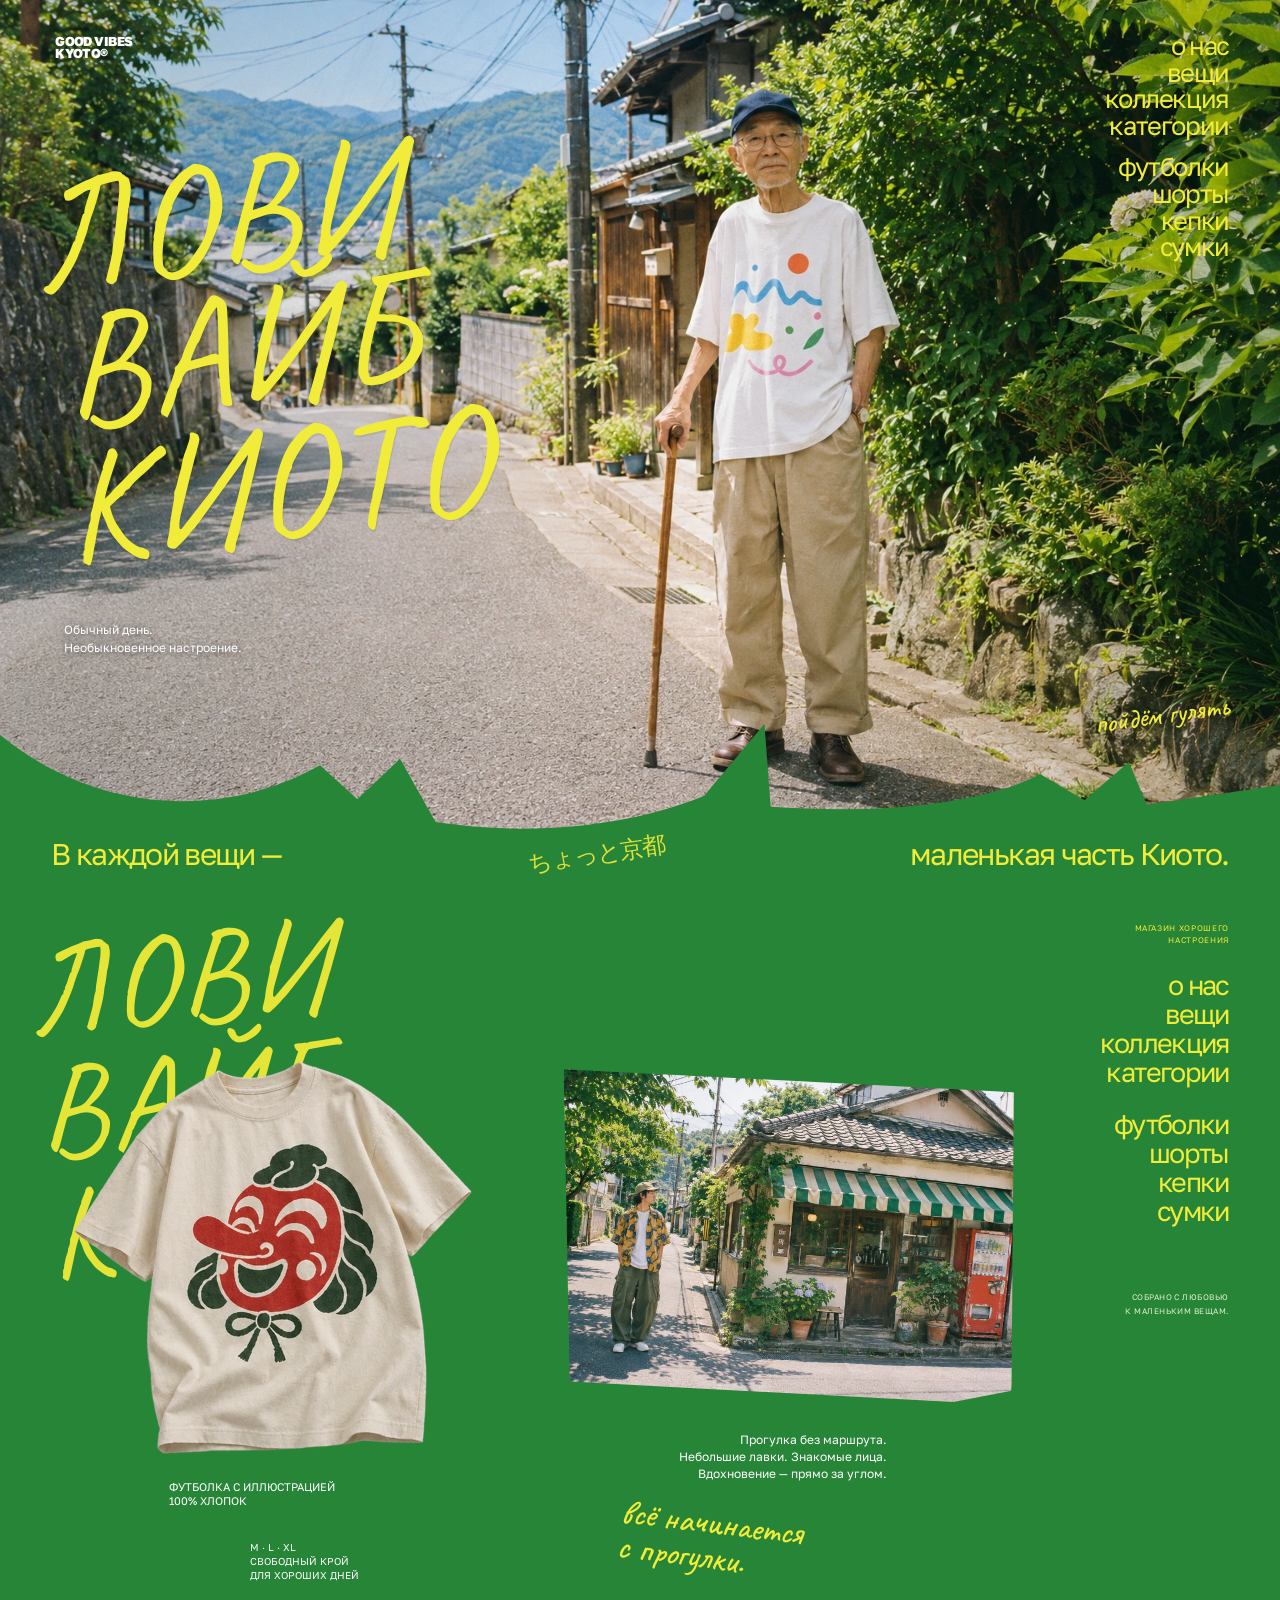
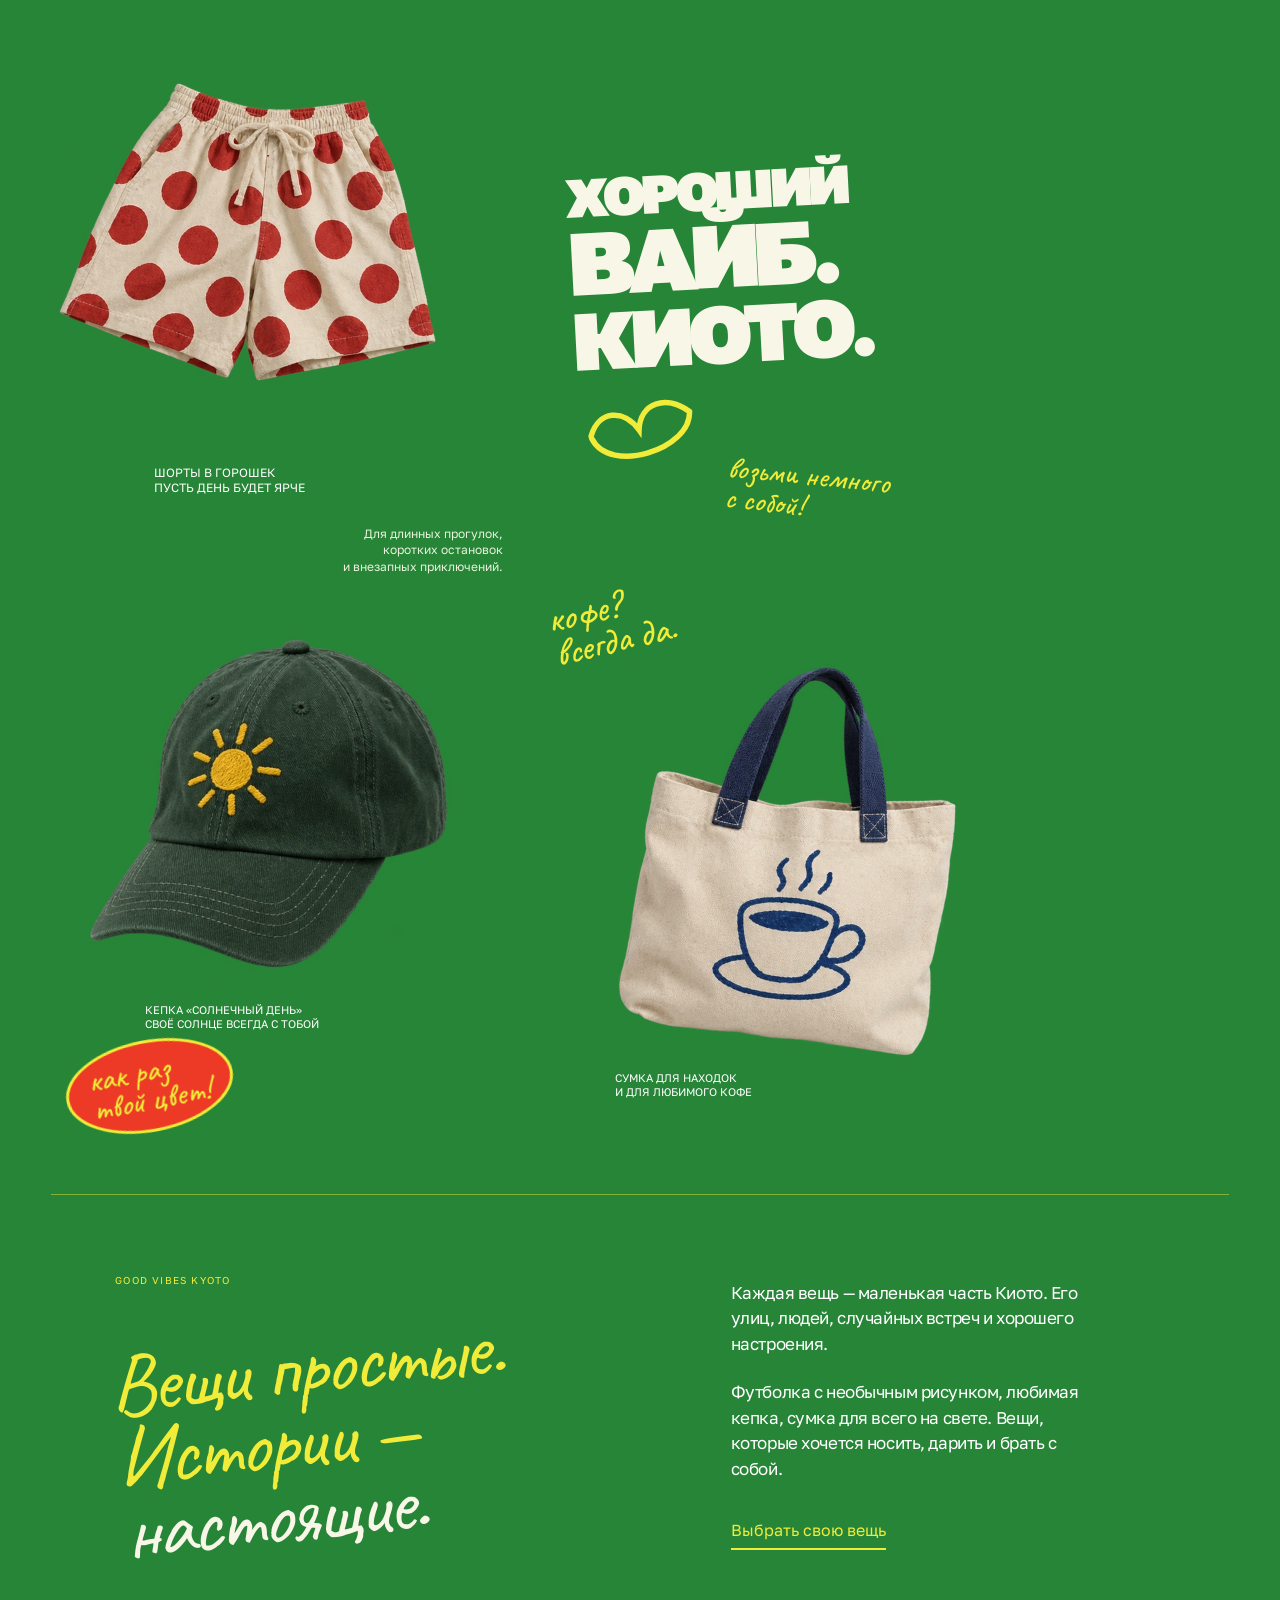
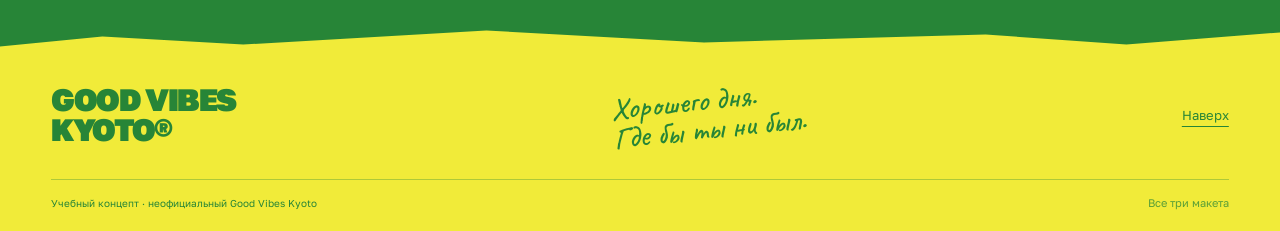
==== three-landings/kyoto.html @ f63cb1f2 "Initial commit: three landings Co-Authored-By: Claude Sonnet 5.5 <noreply@anthropic.com>" ====
<!doctype html><html lang="ru"><head><meta charset="utf-8"><meta name="viewport" content="width=device-width,initial-scale=1"><title>Good Vibes Kyoto — маленькая часть Киото</title><meta name="description" content="В каждой вещи — маленькая часть Киото. Одежда, повседневные находки и хорошее настроение."><link rel="icon" href="assets/kyoto-icon.svg"><link rel="stylesheet" href="assets/base.css"><link rel="stylesheet" href="assets/kyoto.css"><script src="assets/common.js" defer></script></head><body class="kyoto"><a class="skip" href="#main">К содержимому</a><div class="k-page">
<header class="k-hero" id="top"><img class="k-hero-photo" src="assets/kyoto-hero.webp" alt="Пожилой житель Киото в яркой футболке на солнечной улице среди зелени" fetchpriority="high"><a class="k-small-logo" href="#top">GOOD VIBES<br>KYOTO®</a><h1 class="hand">ЛОВИ<br><span>ВАЙБ</span><br>КИОТО</h1><nav class="k-hero-nav desktop-nav" aria-label="Основная навигация"><a href="#about">о нас</a><a href="#items">вещи</a><a href="#collection-note">коллекция</a><span>категории</span><div><a href="#shirt">футболки</a><a href="#shorts">шорты</a><a href="#cap">кепки</a><a href="#bag">сумки</a></div></nav><button class="menu-button" aria-expanded="false" aria-controls="mobile-nav">Меню +</button><nav class="mobile-nav" id="mobile-nav" aria-label="Мобильная навигация"><a href="#items">Все вещи</a><a href="#about">О нас</a><a href="#shirt">Футболки</a><a href="#shorts">Шорты</a><a href="#cap">Кепки</a><a href="#bag">Сумки</a><a href="index.html">Все три макета</a></nav><p class="k-hero-caption">Обычный день.<br>Необыкновенное настроение.</p><a class="k-scroll hand" href="#items">пойдём гулять </a><svg class="k-edge" viewBox="0 0 1440 110" preserveAspectRatio="none" aria-hidden="true"><path d="M0 20C120 100 265 92 360 48L402 79L450 42L490 100C610 115 720 100 792 76L860 10L867 86C1000 94 1118 80 1170 56L1220 80L1270 45L1290 84L1440 66V110H0Z"/></svg></header>
<main id="main"><div class="k-intro" id="items"><p>В каждой вещи —</p><span class="hand">ちょっと京都</span><p>маленькая часть Киото.</p></div><div class="k-collection">
<div class="k-flow">
<section class="k-shirt-block reveal" id="shirt"><div class="k-scrawl hand" aria-hidden="true">ЛОВИ<br>ВАЙБ<br>КИОТО</div><button class="k-item k-shirt" data-dialog data-title="Футболка с характером" data-q="q1" data-image="assets/kyoto-products.webp" data-copy="Свободная футболка с иллюстрацией в духе японского уличного искусства. Плотный хлопок, немного юмора и настроение Киото."><span class="k-item-photo sheet-photo q1"></span><span class="k-item-caption"><span>Футболка с иллюстрацией<br>100% хлопок</span></span></button><span class="k-size-note">M · L · XL<br>Свободный крой<br>Для хороших дней</span></section>
<figure class="k-editorial reveal" id="collection-note"><div class="k-postcard-image"><img src="assets/kyoto-street.webp" alt="Молодой мужчина в свободной одежде у небольшой кофейни Киото" loading="lazy"></div><figcaption>Прогулка без маршрута.<br>Небольшие лавки. Знакомые лица.<br>Вдохновение — прямо за углом.</figcaption><span class="hand">всё начинается<br>с прогулки. </span></figure>
<section class="k-shorts-block reveal" id="shorts"><button class="k-item k-shorts" data-dialog data-title="Шорты в горошек" data-q="q2" data-image="assets/kyoto-products.webp" data-copy="Шорты в крупный красный горошек. Лёгкий хлопок, свободная посадка и достаточно настроения для целого лета."><span class="k-item-photo sheet-photo q2"></span><span class="k-item-caption"><span>Шорты в горошек<br>Пусть день будет ярче</span></span></button><p>Для длинных прогулок,<br>коротких остановок<br>и внезапных приключений.</p></section>
<div class="k-big-type reveal" aria-label="Хороший вайб, Киото"><span>ХОРОШИЙ</span><span>ВАЙБ.</span><span>КИОТО.</span><svg viewBox="0 0 140 70" aria-hidden="true"><path d="M5 27C22-2 54 3 66 35C76 2 111 0 134 29M5 30C15 81 124 76 134 29" fill="none" stroke="currentColor" stroke-width="7" stroke-linecap="round"/></svg><p class="hand">возьми немного<br>с собой!</p></div>
<section class="k-cap-block reveal" id="cap"><button class="k-item k-cap" data-dialog data-title="Кепка «Солнечный день»" data-q="q3" data-image="assets/kyoto-products.webp" data-copy="Тёмно-зелёная хлопковая кепка с маленьким жёлтым солнцем. Для прогулок по знакомым и незнакомым улицам."><span class="k-item-photo sheet-photo q3"></span><span class="k-item-caption"><span>Кепка «Солнечный день»<br>Своё солнце всегда с тобой</span></span></button><span class="k-red-tag hand">как раз<br>твой цвет!</span></section>
<section class="k-bag-block reveal" id="bag"><button class="k-item k-bag" data-dialog data-title="Сумка «Ещё по чашечке»" data-q="q4" data-image="assets/kyoto-products.webp" data-copy="Холщовая сумка для повседневных находок. Книга, пара открыток и любимый кофе — у каждого своя маленькая часть Киото."><span class="k-item-photo sheet-photo q4"></span><span class="k-item-caption"><span>Сумка для находок<br>И для любимого кофе</span></span></button><span class="hand k-coffee-note">кофе?<br>всегда да.</span></section>
</div><aside class="k-side-nav"><span class="k-side-label">МАГАЗИН ХОРОШЕГО НАСТРОЕНИЯ</span><nav aria-label="Категории коллекции"><a href="#about">о нас</a><a href="#items">вещи</a><a href="#collection-note">коллекция</a><span>категории</span><div><a href="#shirt">футболки</a><a href="#shorts">шорты</a><a href="#cap">кепки</a><a href="#bag">сумки</a></div></nav><p class="k-tiny">СОБРАНО С ЛЮБОВЬЮ<br>К МАЛЕНЬКИМ ВЕЩАМ.</p></aside></div>
<section class="k-about" id="about"><div class="k-about-title reveal"><span class="eyebrow">GOOD VIBES KYOTO</span><h2 class="hand">Вещи простые.<br>Истории —<br><span>настоящие.</span></h2></div><div class="k-about-copy reveal"><p>Каждая вещь — маленькая часть Киото. Его улиц, людей, случайных встреч и хорошего настроения.</p><p>Футболка с необычным рисунком, любимая кепка, сумка для всего на свете. Вещи, которые хочется носить, дарить и брать с собой.</p><a href="#items">Выбрать свою вещь </a></div></section>
</main><footer class="k-footer"><div class="k-footer-top"><a href="#top" class="k-footer-logo">GOOD VIBES<br>KYOTO®</a><span class="hand">Хорошего дня.<br>Где бы ты ни был.</span><a href="#top" class="k-up" aria-label="Наверх">Наверх</a></div><div class="site-footline"><span class="demo-note">Учебный концепт · неофициальный Good Vibes Kyoto</span><a class="back-home" href="index.html">Все три макета </a></div></footer></div><dialog aria-labelledby="kyoto-product-title"><button class="close" aria-label="Закрыть">×</button><div class="modal-product"></div><h2 id="kyoto-product-title"></h2><p class="dialog-copy"></p><div class="size-list" aria-label="Размер"><button aria-pressed="false">M</button><button aria-pressed="true">L</button><button aria-pressed="false">XL</button></div><button class="line-arrow dark dialog-action">Мне нравится </button><p class="demo-note">Демонстрация коллекции. Заказ не оформляется.</p></dialog></body></html>
---- three-landings/assets/base.css ----
@import url('./fonts.css');
:root{--ink:#1c1d1b;--paper:#f4f0e8;--pink:#ee9eb9;--blue:#accfe2;--lime:#dced75;--ease:cubic-bezier(.22,1,.36,1)}
*{box-sizing:border-box}html{scroll-behavior:smooth;scroll-padding-top:24px}body{margin:0;color:var(--ink);font-family:'Golos Text',Arial,sans-serif;-webkit-font-smoothing:antialiased}a{color:inherit;text-decoration:none}button,input{font:inherit}button,a,input{-webkit-tap-highlight-color:transparent}button{color:inherit;cursor:pointer}button:disabled{cursor:default}button:focus-visible,a:focus-visible,input:focus-visible{outline:3px solid currentColor;outline-offset:6px}img{max-width:100%;display:block}button{border:0}h1,h2,h3,p{margin:0}::selection{background:#e0ef61;color:#181a18}.skip{position:fixed;top:-100px;left:20px;z-index:1000;padding:14px;background:white}.skip:focus{top:12px}.sr{position:absolute;width:1px;height:1px;padding:0;margin:-1px;overflow:hidden;clip:rect(0,0,0,0);white-space:nowrap;border:0}.hand{font-family:'Caveat',cursive;font-weight:500}.condensed{font-family:'Oswald',Impact,sans-serif;font-weight:700;text-transform:uppercase}.eyebrow{font-size:11px;letter-spacing:.12em;text-transform:uppercase;line-height:1.5}.arrow{font-family:Arial,sans-serif;font-size:26px;font-weight:400;line-height:1}.line-arrow{display:inline-flex;align-items:center;justify-content:space-between;gap:40px;padding:15px 20px;font-size:11px;text-transform:uppercase;font-weight:500;transition:transform .3s var(--ease),background .3s}.line-arrow:hover{transform:translateY(-3px)}.line-arrow.dark{background:var(--ink);color:var(--paper)}.line-arrow.pink{background:var(--pink)}.line-arrow.lime{background:var(--lime)}.flower{width:52px;height:52px;fill:none;stroke:currentColor;stroke-width:2}.flower.spin{animation:rotate 30s linear infinite}.doodle{position:absolute;pointer-events:none;fill:none;stroke:currentColor;stroke-linecap:round;stroke-linejoin:round}.sheet-photo{background-repeat:no-repeat;background-size:200% 200%;aspect-ratio:1}.sheet-photo.q1{background-position:left top}.sheet-photo.q2{background-position:right top}.sheet-photo.q3{background-position:left bottom}.sheet-photo.q4{background-position:right bottom}.reveal{transition:opacity .85s var(--ease),transform .85s var(--ease);transition-delay:var(--delay,0ms)}html.motion .reveal:not(.visible){opacity:0;transform:translateY(38px)}.toast{position:fixed;bottom:24px;left:50%;transform:translate(-50%,22px);max-width:min(90vw,480px);background:#1d211d;color:white;padding:16px 22px;border-radius:8px;font-size:13px;line-height:1.5;z-index:200;opacity:0;pointer-events:none;transition:.3s}.toast.show{opacity:1;transform:translate(-50%,0)}.menu-button{display:none;background:transparent;padding:10px;font-size:14px}.demo-note{font-size:10px;opacity:.62}.back-home{font-size:11px;opacity:.75}.mobile-nav{display:none}dialog{border:0;border-radius:20px;padding:30px;max-width:min(550px,calc(100vw - 32px));background:#fff;color:#1c1d1b}dialog::backdrop{background:#18191a99;backdrop-filter:blur(8px)}dialog .close{display:block;margin:0 0 16px auto;border:1px solid #ccc;background:white;border-radius:50%;width:35px;height:35px;font-size:23px}dialog h2{font-size:32px;letter-spacing:-.04em;margin:16px 0}dialog p{font-size:14px;line-height:1.7;margin:12px 0}dialog .dialog-photo{aspect-ratio:3/2;background-size:200% 200%;border-radius:10px;background-image:url('sense-dancers.webp')}.dialog-action{margin-top:20px;border-radius:30px;width:100%}.modal-product{height:280px;max-width:280px;margin:auto;background-size:200% 200%;background-repeat:no-repeat}.size-list{display:flex;gap:8px;margin-top:20px}.size-list button{padding:9px 16px;background:#eee;border:1px solid transparent;border-radius:3px}.size-list button[aria-pressed=true]{border-color:#181818;background:#e0ef61}.form-row{display:flex;align-items:center;border-bottom:1px solid currentColor}.form-row input{min-width:0;flex:1;border:0;background:transparent;border-radius:0;padding:14px 0;outline:none;color:inherit}.form-row button{background:transparent;padding:10px;color:inherit}.form-status{min-height:20px;margin-top:10px;font-size:12px}.site-footline{display:flex;align-items:center;justify-content:space-between;gap:20px;flex-wrap:wrap;font-size:10px}.site-footline nav{display:flex;gap:20px;flex-wrap:wrap}@keyframes rotate{to{transform:rotate(360deg)}}@keyframes float{0%,100%{translate:0 0}50%{translate:0 -12px}}@keyframes marquee{to{transform:translateX(-50%)}}@media(prefers-reduced-motion:reduce){html{scroll-behavior:auto}*,*:before,*:after{animation:none!important;transition:none!important}.reveal{opacity:1!important;transform:none!important}}@media(max-width:760px){.menu-button{display:block}.desktop-nav{display:none!important}.mobile-nav.open{display:flex;position:absolute;top:70px;left:16px;right:16px;background:#fffef8;padding:24px;z-index:60;flex-direction:column;gap:22px;box-shadow:0 12px 35px #0002;border:1px solid #ddd;font-size:14px}.site-footline{align-items:flex-start;flex-direction:column}.site-footline nav{gap:15px}.line-arrow{gap:20px}}@media print{html{scroll-behavior:auto}*{animation:none!important;transition:none!important;-webkit-print-color-adjust:exact;print-color-adjust:exact}.reveal{opacity:1!important;transform:none!important}.toast,dialog,.skip,.menu-button,.mobile-nav{display:none!important}a[href]:after{content:none!important}body{margin:0}.desktop-nav{display:flex!important}}

[hidden]{display:none!important}

/* Text-only controls: no repeated arrow pictograms. */
.line-arrow{justify-content:center;gap:0}
---- three-landings/assets/kyoto.css ----
.kyoto{--green:#278537;--yellow:#f1eb39;background:var(--green);color:var(--yellow)}.k-page{max-width:1700px;margin:auto;overflow:hidden}.k-hero{height:min(65vw,1000px);min-height:760px;position:relative;isolation:isolate}.k-hero-photo{position:absolute;inset:0;width:100%;height:100%;object-fit:cover;object-position:center bottom;z-index:-2}.k-hero:after{content:"";position:absolute;inset:0;background:linear-gradient(90deg,#182a1726,transparent 55%,#132b1233);z-index:-1}.k-small-logo{position:absolute;left:4.3%;top:35px;font-size:13px;line-height:.95;font-weight:800;letter-spacing:-.04em;color:#fff}.k-hero h1{font-size:clamp(110px,12.5vw,195px);line-height:.85;letter-spacing:.025em;font-weight:400;position:absolute;left:3.5%;top:142px;transform:rotate(-7deg);text-shadow:1px 2px 1px #364a0020}.k-hero h1>span{padding-left:15px}.k-hero-nav{position:absolute;right:4%;top:33px;display:flex;flex-direction:column;text-align:right;font-size:clamp(20px,2vw,31px);letter-spacing:-.055em;line-height:1.04}.k-hero-nav>div{margin-top:15px;display:flex;flex-direction:column;position:relative}.k-hero-nav>div:before{content:none;font-size:31px;position:absolute;left:-42px;top:0}.k-hero-nav a{transition:translate .2s}.k-hero-nav a:hover{translate:-8px 0}.k-hero-caption{position:absolute;bottom:175px;left:5%;font-size:12px;line-height:1.5;color:#fff;text-shadow:0 1px 8px #0008}.k-scroll{position:absolute;right:4%;bottom:100px;font-size:28px;transform:rotate(-8deg)}.k-edge{height:120px;width:100%;position:absolute;bottom:-1px;left:0;fill:var(--green)}.k-intro{display:flex;justify-content:space-between;align-items:center;padding:12px 4% 36px;font-size:30px;letter-spacing:-.055em;position:relative;margin-top:-8px;gap:30px}.k-intro .hand{font-size:24px;opacity:.9;transform:rotate(-8deg)}.k-collection{display:grid;grid-template-columns:minmax(0,1fr) 180px;gap:4%;padding:0 4% 10px}.k-flow{display:grid;grid-template-columns:1fr 1fr;column-gap:5%;row-gap:0;position:relative}.k-side-nav{position:sticky;top:28px;align-self:start;padding-top:14px;text-align:right}.k-side-nav nav{font-size:27px;line-height:1.08;letter-spacing:-.06em;display:flex;flex-direction:column}.k-side-nav nav div{display:flex;flex-direction:column;margin-top:22px;position:relative}.k-side-nav nav div:before{content:none;font-size:31px;position:absolute;left:18px;top:0}.k-side-nav a:hover{text-decoration:underline;text-underline-offset:5px;text-decoration-thickness:1px}.k-side-label{font-size:8px;letter-spacing:.08em;display:block;margin-bottom:25px;max-width:135px;line-height:1.5;margin-left:auto}.k-tiny{font-size:8px;line-height:1.7;letter-spacing:.06em;margin-top:65px;color:#e1efcc}.k-shirt-block{position:relative;padding-top:100px;min-height:640px;scroll-margin-top:20px}.k-scrawl{position:absolute;inset:0;font-size:130px;line-height:.94;letter-spacing:.03em;font-weight:400;transform:rotate(-5deg);pointer-events:none;opacity:.94}.k-item{background:transparent;display:block;width:100%;padding:0;color:#fff;text-align:left;position:relative;z-index:2}.k-item-photo{display:block;width:100%;background-image:url('kyoto-products.webp');transition:transform .6s var(--ease);will-change:transform}.k-item:hover .k-item-photo{transform:translateY(-12px) rotate(4deg)}.k-shirt{transform:rotate(-6deg);width:95%;margin-top:32px;margin-left:3%}.k-shirt .k-item-photo{aspect-ratio:1}.k-item-caption{display:flex;align-items:flex-end;justify-content:space-between;gap:20px;font-size:12px;line-height:1.25;text-transform:uppercase;padding:8px 4px}.k-shirt .k-item-caption{transform:rotate(6deg);margin:8px 0 0 18%;font-size:11px}.k-size-note{font-size:10px;line-height:1.4;display:block;color:#fff;margin:20px 0 0 44%;text-transform:uppercase}.k-editorial{position:relative;margin:165px 0 20px;padding:0}.k-postcard-image{width:105%;aspect-ratio:1.3;transform:rotate(5deg);clip-path:polygon(0 5%,95% 0,100% 91%,88% 96%,7% 100%);position:relative}.k-postcard-image img{width:100%;height:100%;object-fit:cover;object-position:center}.k-editorial figcaption{font-size:12px;line-height:1.4;color:#fff;max-width:260px;margin:32px 0 0 17%;text-align:right}.k-editorial>.hand{display:block;font-size:35px;line-height:1;transform:rotate(7deg);margin:35px 0 0 15%}.k-shorts-block{padding-top:20px;position:relative;min-height:560px}.k-shorts{width:90%;transform:rotate(6deg)}.k-shorts .k-item-caption{margin:16px -15% 0 30%;transform:rotate(-6deg);font-size:12px}.k-shorts-block>p{color:#e9f3dc;text-align:right;font-size:12px;line-height:1.4;margin:30px 0 0 auto;width:60%}.k-big-type{margin-top:155px;position:relative;padding-left:5%;align-self:start;color:#f7f6e7;transform:rotate(-3deg)}.k-big-type>span{display:block;font-size:clamp(38px,4.2vw,68px);line-height:.92;letter-spacing:-.07em;font-weight:900;transform:scaleX(1.04);transform-origin:left}.k-big-type>span:nth-child(2){font-size:clamp(66px,6.9vw,115px)}.k-big-type>span:nth-child(3){font-size:clamp(62px,6.3vw,105px)}.k-big-type svg{width:110px;height:60px;margin:25px 0 0 10px;color:var(--yellow);transform:rotate(-12deg)}.k-big-type>.hand{color:var(--yellow);font-size:30px;line-height:1.03;margin:15px 0 0 34%;transform:rotate(9deg)}.k-cap-block{position:relative;padding-bottom:55px}.k-cap{width:94%;transform:rotate(-7deg)}.k-cap .k-item-caption{transform:rotate(7deg);margin-left:15%;font-size:11px}.k-red-tag{position:absolute;bottom:15px;left:3%;background:#ed3a26;color:var(--yellow);border:3px solid var(--yellow);border-radius:50%;padding:14px 22px;font-size:32px;line-height:.9;transform:rotate(-11deg);z-index:3}.k-bag-block{position:relative;padding-top:80px}.k-bag{width:90%;margin-left:10%;transform:rotate(7deg)}.k-bag .k-item-caption{transform:rotate(-7deg);font-size:11px;margin-left:10%}.k-coffee-note{font-size:38px;line-height:.9;display:block;position:absolute;left:0;top:14px;transform:rotate(-13deg)}.k-about{padding:65px 5% 80px;border-top:1px solid #f1eb3970;margin:45px 4% 0;display:grid;grid-template-columns:1.2fr 1fr;gap:9%;align-items:center}.k-about-title .eyebrow{font-size:10px}.k-about h2{font-size:clamp(56px,6.7vw,104px);font-weight:400;line-height:.85;letter-spacing:-.03em;transform:rotate(-6deg);margin-top:35px}.k-about h2 span{color:#f7f6e7}.k-about-copy{position:relative;padding-top:20px}.k-about-copy>p{color:#fff;font-size:17px;line-height:1.5;max-width:380px;margin-bottom:23px;letter-spacing:-.025em}.k-about-copy>a{display:inline-flex;gap:30px;align-items:center;border-bottom:2px solid var(--yellow);padding:8px 0;font-size:16px;margin-top:8px}.k-about-copy>a span{font-size:32px}.k-about-star{position:absolute;right:0;top:-60px;font-size:92px;animation:rotate 40s linear infinite}.k-footer{background:var(--yellow);color:var(--green);padding:35px 4% 22px;clip-path:polygon(0 8%,8% 3%,19% 7%,38% 0,55% 6%,77% 2%,88% 7%,100% 1%,100% 100%,0 100%)}.k-footer-top{display:flex;align-items:center;justify-content:space-between;padding:20px 0 35px}.k-footer-logo{font-size:31px;font-weight:900;letter-spacing:-.05em;line-height:.95}.k-footer-top>.hand{font-size:31px;line-height:.95;transform:rotate(-6deg)}.k-up{font-size:48px;font-family:Arial,sans-serif}.k-footer .site-footline{border-top:1px solid #27853755;padding-top:16px}.k-footer .demo-note{opacity:1}.kyoto dialog{background:#f6f2df}.kyoto dialog .modal-product{background-color:#e8e5cc;border-radius:8px}
@media(max-width:1100px){.k-hero{min-height:690px}.k-hero h1{top:140px;font-size:13vw}.k-intro{font-size:24px}.k-collection{grid-template-columns:minmax(0,1fr) 145px;gap:3%}.k-side-nav nav{font-size:23px}.k-side-nav nav div:before{left:-6px}.k-scrawl{font-size:105px}.k-shirt-block{padding-top:90px;min-height:540px}.k-editorial{margin-top:155px}.k-editorial figcaption{margin-left:0;font-size:11px}.k-editorial>.hand{font-size:30px;margin-left:8%;margin-top:22px}.k-size-note{font-size:9px;margin-left:37%}.k-shorts-block{min-height:470px}.k-shorts .k-item-caption,.k-item-caption{font-size:10px}.k-big-type{margin-top:130px}.k-shorts-block>p{font-size:10px}.k-big-type>.hand{font-size:25px}.k-red-tag{font-size:27px}.k-bag-block{padding-top:60px}.k-about{padding:45px 2% 70px;gap:8%}.k-about-copy>p{font-size:15px}.k-about-star{top:-55px;font-size:70px}}
@media(max-width:760px){.k-hero{height:790px;min-height:0}.k-hero-photo{object-position:61% bottom}.k-hero:after{background:linear-gradient(90deg,#132a1740,transparent 70%)}.k-small-logo{left:6%;top:28px;font-size:11px}.k-hero .menu-button{position:absolute;right:6%;top:19px;font-size:13px;color:var(--yellow);background:#23602b80;border-radius:20px;padding:10px 15px}.kyoto .mobile-nav{color:#184e23}.k-hero h1{font-size:96px;top:130px;left:4%;line-height:.89;letter-spacing:0;transform:rotate(-9deg)}.k-hero-caption{bottom:145px;left:6%;font-size:10px;max-width:160px}.k-scroll{font-size:24px;right:6%;bottom:94px}.k-edge{height:85px}.k-intro{padding:12px 6% 25px;gap:6px;flex-wrap:wrap;font-size:22px;line-height:1.1}.k-intro .hand{display:none}.k-intro p:last-child{margin-left:auto}.k-collection{display:block;padding:0 6%}.k-side-nav{display:none}.k-flow{column-gap:4%;row-gap:0}.k-shirt-block{padding-top:72px;min-height:410px;grid-column:1/-1;width:85%;scroll-margin-top:20px}.k-scrawl{font-size:100px;line-height:.9;inset:0;left:-7%}.k-shirt{max-width:330px;width:85%;margin:8px auto 0}.k-shirt .k-item-caption{font-size:10px;margin:5px -20px 0 28%}.k-size-note{margin:10px 0 0 60%;font-size:8px;white-space:nowrap}.k-editorial{grid-column:1/-1;width:73%;margin:20px 0 30px auto}.k-postcard-image{aspect-ratio:1.45}.k-editorial figcaption{font-size:10px;margin:25px 0 0 20px;max-width:230px}.k-editorial>.hand{font-size:27px;margin:20px 0 0 25px}.k-shorts-block{grid-column:1/-1;width:84%;min-height:0;padding-top:5px;margin-bottom:30px}.k-shorts{width:90%;max-width:320px;margin-left:0}.k-shorts .k-item-caption{font-size:10px;margin-top:13px;margin-right:-20%}.k-shorts-block>p{font-size:10px;width:65%;margin-top:25px}.k-big-type{grid-column:1/-1;justify-self:end;width:82%;padding:0;margin:25px 0 30px}.k-big-type>span{font-size:46px}.k-big-type>span:nth-child(2){font-size:78px}.k-big-type>span:nth-child(3){font-size:74px}.k-big-type svg{width:82px;height:45px;margin:20px 0 0 5px}.k-big-type>.hand{font-size:29px;margin-top:-36px;margin-left:42%}.k-cap-block{grid-column:1/-1;width:80%;padding-bottom:60px;margin-top:25px}.k-cap .k-item-caption{font-size:10px;margin-left:15%;margin-right:-15%}.k-red-tag{font-size:26px;bottom:7px;padding:12px 22px;left:4%}.k-bag-block{grid-column:1/-1;width:84%;justify-self:end;padding-top:45px;margin-bottom:30px}.k-bag{margin-left:10%;width:90%}.k-bag .k-item-caption{font-size:10px;margin-left:5%}.k-coffee-note{font-size:31px;left:-8%;top:10px}.k-about{margin:30px 6% 0;grid-template-columns:1fr;gap:40px;padding:35px 0 45px}.k-about h2{font-size:72px;margin:28px 0 20px 0}.k-about .eyebrow{font-size:8px}.k-about-copy{padding-top:5px}.k-about-copy>p{font-size:15px;max-width:300px}.k-about-copy>a{font-size:14px;gap:35px}.k-about-star{font-size:68px;right:0;top:-54px}.k-footer{padding:30px 6% 24px;clip-path:polygon(0 3%,14% 0,32% 3%,55% 0,78% 4%,100% 0,100% 100%,0 100%)}.k-footer-top{flex-wrap:wrap;gap:25px;padding:15px 0 30px}.k-footer-logo{font-size:26px}.k-footer-top>.hand{font-size:26px;order:3;flex-basis:100%}.k-footer .site-footline{gap:15px}.k-footer .demo-note{font-size:8px}.k-up{font-size:40px}}
@media print{.k-hero{height:900px;min-height:0}.k-side-nav{position:static}.k-hero h1{font-size:180px}}

.k-cap-block{padding-bottom:95px}.k-red-tag{bottom:7px}.k-scroll{animation:float 6s ease-in-out infinite}.k-postcard-image{aspect-ratio:1.45}
@media(max-width:760px){.k-hero h1{left:7%;font-size:90px;transform:rotate(-7deg)}.k-cap-block{padding-bottom:105px}.k-postcard-image{aspect-ratio:1.4}}

@media(max-width:760px){.k-about h2{font-size:clamp(58px,18.5vw,72px)}.k-big-type>span{font-size:clamp(34px,11.8vw,46px)}.k-big-type>span:nth-child(2){font-size:clamp(60px,20vw,78px)}.k-big-type>span:nth-child(3){font-size:clamp(58px,19vw,74px)}}

.k-up{font-family:inherit;font-size:13px;text-decoration:underline;text-underline-offset:6px}.k-about-copy>a{gap:0}.k-item-caption{justify-content:flex-start}.k-item-caption>span{font:inherit;line-height:inherit}
@media(max-width:760px){.k-up{font-size:11px}}
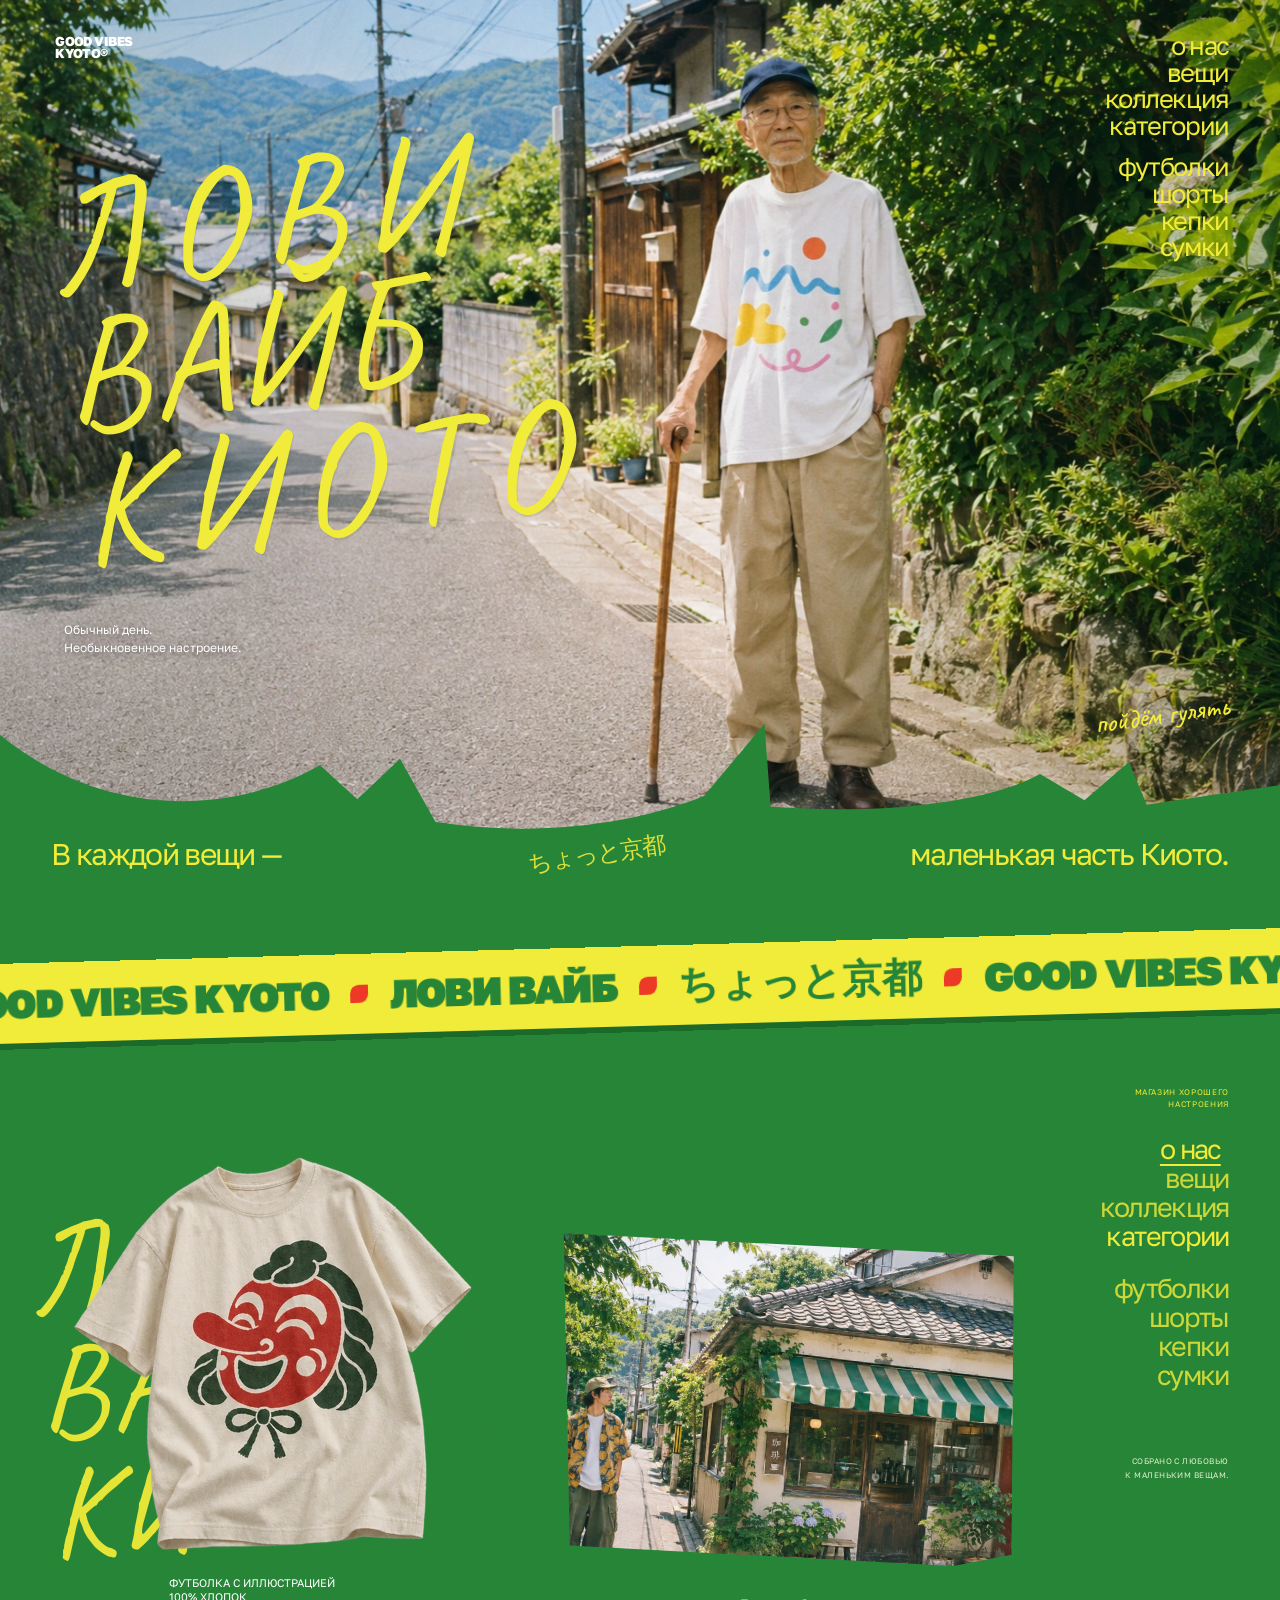
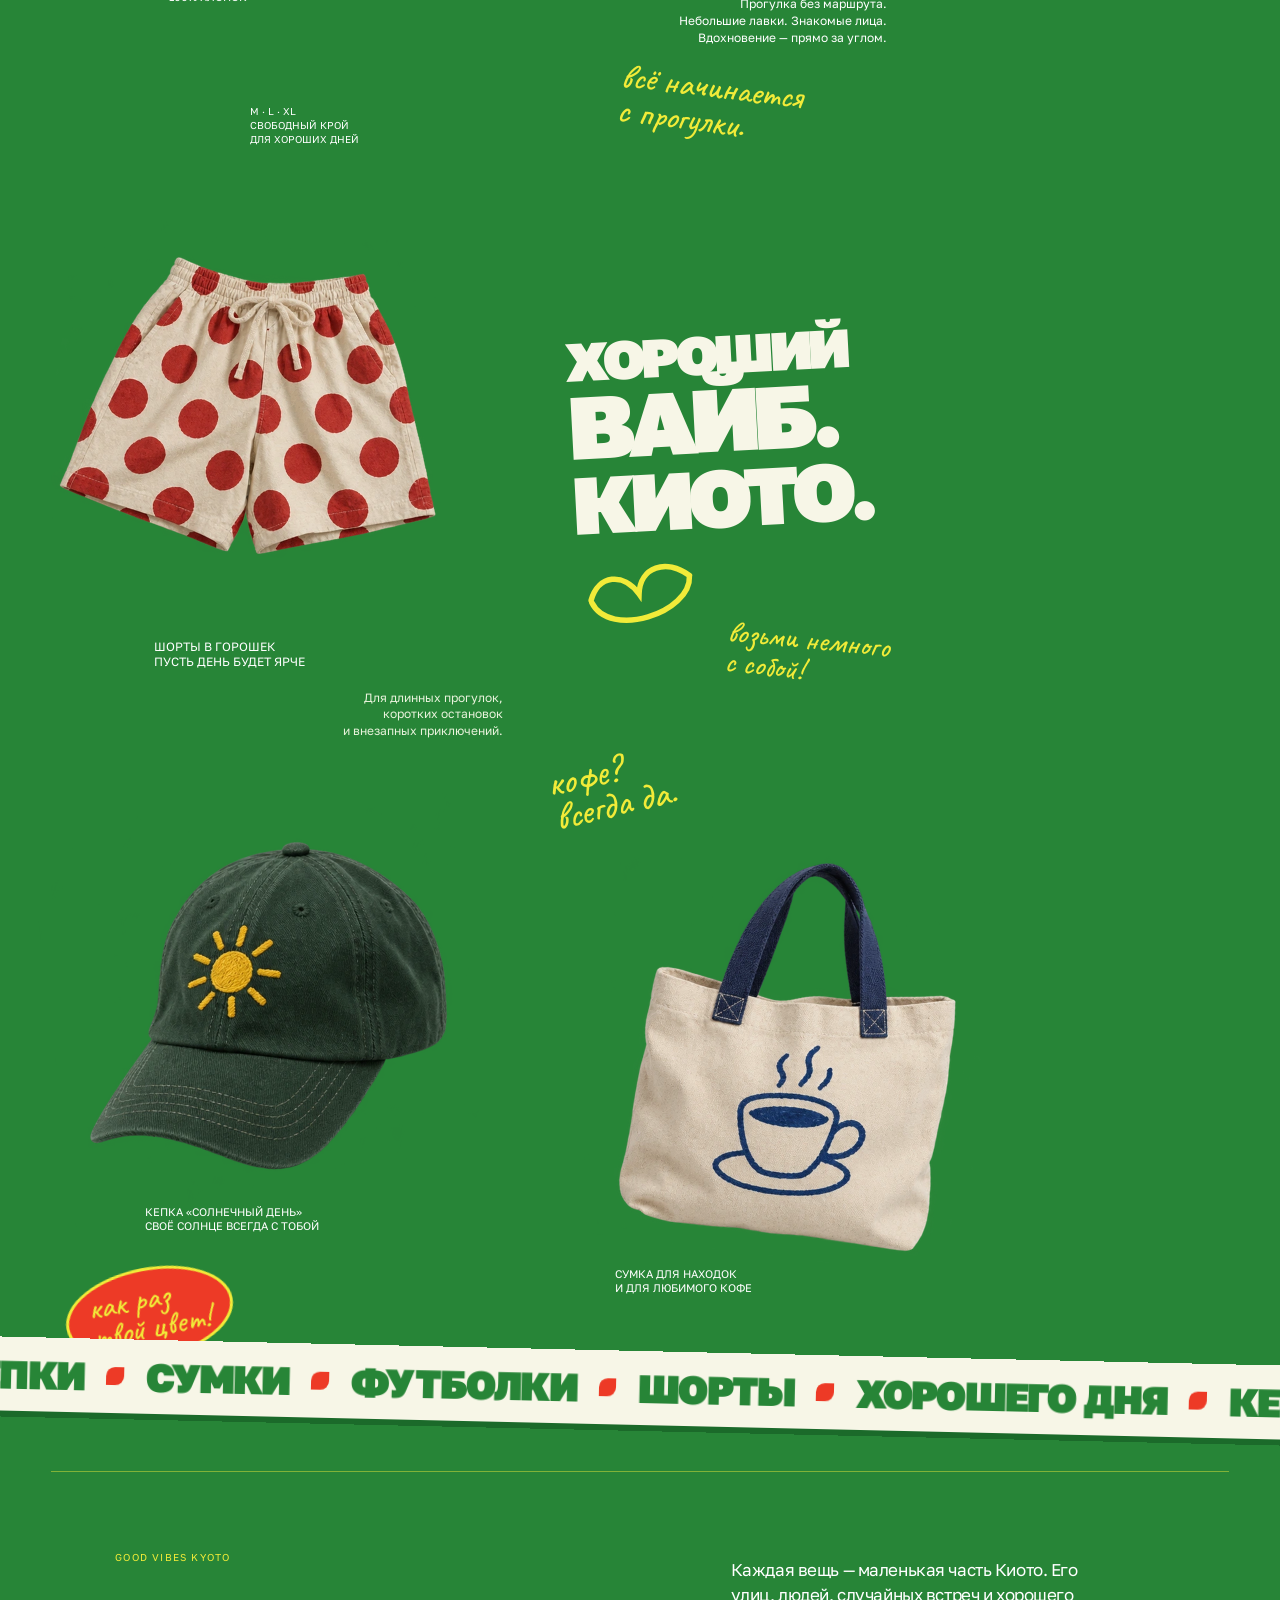
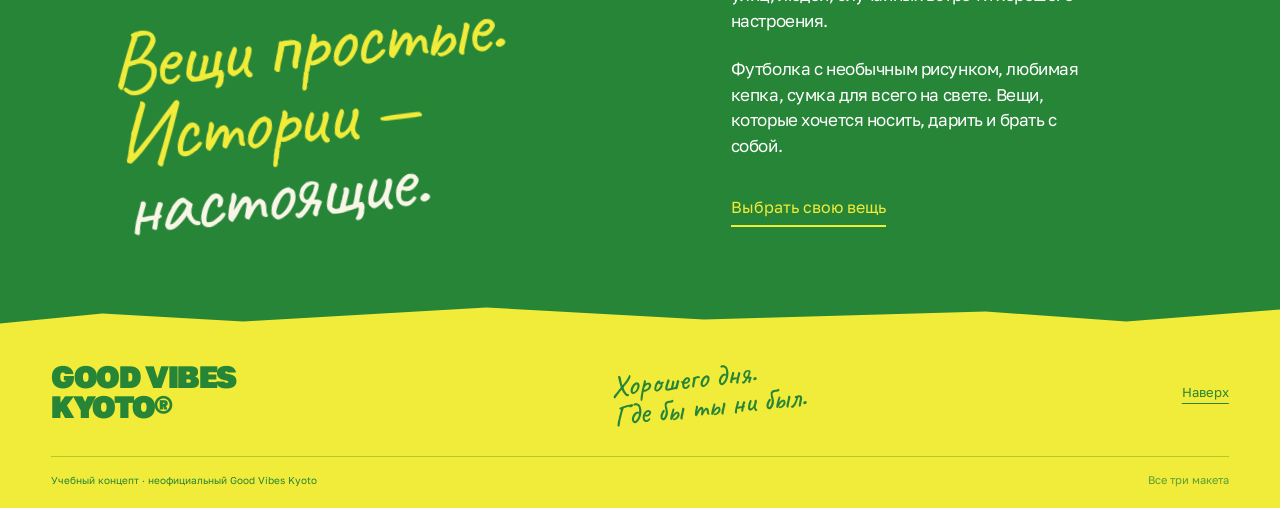
==== commit 2a420820: "Kyoto: motion layer, image prompts and Codex handoff - kyoto-motion.css + kyoto.js: hero letter drop" ====
--- a/three-landings/kyoto.html
+++ b/three-landings/kyoto.html
@@ -1,13 +1,13 @@
-<!doctype html><html lang="ru"><head><meta charset="utf-8"><meta name="viewport" content="width=device-width,initial-scale=1"><title>Good Vibes Kyoto — маленькая часть Киото</title><meta name="description" content="В каждой вещи — маленькая часть Киото. Одежда, повседневные находки и хорошее настроение."><link rel="icon" href="assets/kyoto-icon.svg"><link rel="stylesheet" href="assets/base.css"><link rel="stylesheet" href="assets/kyoto.css"><script src="assets/common.js" defer></script></head><body class="kyoto"><a class="skip" href="#main">К содержимому</a><div class="k-page">
-<header class="k-hero" id="top"><img class="k-hero-photo" src="assets/kyoto-hero.webp" alt="Пожилой житель Киото в яркой футболке на солнечной улице среди зелени" fetchpriority="high"><a class="k-small-logo" href="#top">GOOD VIBES<br>KYOTO®</a><h1 class="hand">ЛОВИ<br><span>ВАЙБ</span><br>КИОТО</h1><nav class="k-hero-nav desktop-nav" aria-label="Основная навигация"><a href="#about">о нас</a><a href="#items">вещи</a><a href="#collection-note">коллекция</a><span>категории</span><div><a href="#shirt">футболки</a><a href="#shorts">шорты</a><a href="#cap">кепки</a><a href="#bag">сумки</a></div></nav><button class="menu-button" aria-expanded="false" aria-controls="mobile-nav">Меню +</button><nav class="mobile-nav" id="mobile-nav" aria-label="Мобильная навигация"><a href="#items">Все вещи</a><a href="#about">О нас</a><a href="#shirt">Футболки</a><a href="#shorts">Шорты</a><a href="#cap">Кепки</a><a href="#bag">Сумки</a><a href="index.html">Все три макета</a></nav><p class="k-hero-caption">Обычный день.<br>Необыкновенное настроение.</p><a class="k-scroll hand" href="#items">пойдём гулять </a><svg class="k-edge" viewBox="0 0 1440 110" preserveAspectRatio="none" aria-hidden="true"><path d="M0 20C120 100 265 92 360 48L402 79L450 42L490 100C610 115 720 100 792 76L860 10L867 86C1000 94 1118 80 1170 56L1220 80L1270 45L1290 84L1440 66V110H0Z"/></svg></header>
-<main id="main"><div class="k-intro" id="items"><p>В каждой вещи —</p><span class="hand">ちょっと京都</span><p>маленькая часть Киото.</p></div><div class="k-collection">
+<!doctype html><html lang="ru"><head><meta charset="utf-8"><meta name="viewport" content="width=device-width,initial-scale=1"><title>Good Vibes Kyoto — маленькая часть Киото</title><meta name="description" content="В каждой вещи — маленькая часть Киото. Одежда, повседневные находки и хорошее настроение."><link rel="icon" href="assets/kyoto-icon.svg"><link rel="stylesheet" href="assets/base.css"><link rel="stylesheet" href="assets/kyoto.css"><link rel="stylesheet" href="assets/kyoto-motion.css"><script src="assets/common.js" defer></script><script src="assets/kyoto.js" defer></script></head><body class="kyoto"><a class="skip" href="#main">К содержимому</a><div class="k-page">
+<header class="k-hero" id="top"><img class="k-hero-photo" src="assets/kyoto-hero.webp" alt="Пожилой житель Киото в яркой футболке на солнечной улице среди зелени" fetchpriority="high"><a class="k-small-logo" href="#top">GOOD VIBES<br>KYOTO®</a><h1 class="hand" aria-label="Лови вайб Киото">ЛОВИ<br><span>ВАЙБ</span><br>КИОТО</h1><nav class="k-hero-nav desktop-nav" aria-label="Основная навигация"><a href="#about">о нас</a><a href="#items">вещи</a><a href="#collection-note">коллекция</a><span>категории</span><div><a href="#shirt">футболки</a><a href="#shorts">шорты</a><a href="#cap">кепки</a><a href="#bag">сумки</a></div></nav><button class="menu-button" aria-expanded="false" aria-controls="mobile-nav">Меню +</button><nav class="mobile-nav" id="mobile-nav" aria-label="Мобильная навигация"><a href="#items">Все вещи</a><a href="#about">О нас</a><a href="#shirt">Футболки</a><a href="#shorts">Шорты</a><a href="#cap">Кепки</a><a href="#bag">Сумки</a><a href="index.html">Все три макета</a></nav><p class="k-hero-caption">Обычный день.<br>Необыкновенное настроение.</p><a class="k-scroll hand" href="#items">пойдём гулять </a><svg class="k-edge" viewBox="0 0 1440 110" preserveAspectRatio="none" aria-hidden="true"><path d="M0 20C120 100 265 92 360 48L402 79L450 42L490 100C610 115 720 100 792 76L860 10L867 86C1000 94 1118 80 1170 56L1220 80L1270 45L1290 84L1440 66V110H0Z"/></svg></header>
+<main id="main"><div class="k-intro" id="items"><p>В каждой вещи —</p><span class="hand">ちょっと京都</span><p>маленькая часть Киото.</p></div><div class="k-marquee" aria-hidden="true"><div class="k-marquee-track"><span>GOOD VIBES KYOTO<i></i>ЛОВИ ВАЙБ<i></i><b class="jp">ちょっと京都</b><i></i></span><span>GOOD VIBES KYOTO<i></i>ЛОВИ ВАЙБ<i></i><b class="jp">ちょっと京都</b><i></i></span><span>GOOD VIBES KYOTO<i></i>ЛОВИ ВАЙБ<i></i><b class="jp">ちょっと京都</b><i></i></span><span>GOOD VIBES KYOTO<i></i>ЛОВИ ВАЙБ<i></i><b class="jp">ちょっと京都</b><i></i></span></div></div><div class="k-collection">
 <div class="k-flow">
-<section class="k-shirt-block reveal" id="shirt"><div class="k-scrawl hand" aria-hidden="true">ЛОВИ<br>ВАЙБ<br>КИОТО</div><button class="k-item k-shirt" data-dialog data-title="Футболка с характером" data-q="q1" data-image="assets/kyoto-products.webp" data-copy="Свободная футболка с иллюстрацией в духе японского уличного искусства. Плотный хлопок, немного юмора и настроение Киото."><span class="k-item-photo sheet-photo q1"></span><span class="k-item-caption"><span>Футболка с иллюстрацией<br>100% хлопок</span></span></button><span class="k-size-note">M · L · XL<br>Свободный крой<br>Для хороших дней</span></section>
-<figure class="k-editorial reveal" id="collection-note"><div class="k-postcard-image"><img src="assets/kyoto-street.webp" alt="Молодой мужчина в свободной одежде у небольшой кофейни Киото" loading="lazy"></div><figcaption>Прогулка без маршрута.<br>Небольшие лавки. Знакомые лица.<br>Вдохновение — прямо за углом.</figcaption><span class="hand">всё начинается<br>с прогулки. </span></figure>
-<section class="k-shorts-block reveal" id="shorts"><button class="k-item k-shorts" data-dialog data-title="Шорты в горошек" data-q="q2" data-image="assets/kyoto-products.webp" data-copy="Шорты в крупный красный горошек. Лёгкий хлопок, свободная посадка и достаточно настроения для целого лета."><span class="k-item-photo sheet-photo q2"></span><span class="k-item-caption"><span>Шорты в горошек<br>Пусть день будет ярче</span></span></button><p>Для длинных прогулок,<br>коротких остановок<br>и внезапных приключений.</p></section>
-<div class="k-big-type reveal" aria-label="Хороший вайб, Киото"><span>ХОРОШИЙ</span><span>ВАЙБ.</span><span>КИОТО.</span><svg viewBox="0 0 140 70" aria-hidden="true"><path d="M5 27C22-2 54 3 66 35C76 2 111 0 134 29M5 30C15 81 124 76 134 29" fill="none" stroke="currentColor" stroke-width="7" stroke-linecap="round"/></svg><p class="hand">возьми немного<br>с собой!</p></div>
-<section class="k-cap-block reveal" id="cap"><button class="k-item k-cap" data-dialog data-title="Кепка «Солнечный день»" data-q="q3" data-image="assets/kyoto-products.webp" data-copy="Тёмно-зелёная хлопковая кепка с маленьким жёлтым солнцем. Для прогулок по знакомым и незнакомым улицам."><span class="k-item-photo sheet-photo q3"></span><span class="k-item-caption"><span>Кепка «Солнечный день»<br>Своё солнце всегда с тобой</span></span></button><span class="k-red-tag hand">как раз<br>твой цвет!</span></section>
-<section class="k-bag-block reveal" id="bag"><button class="k-item k-bag" data-dialog data-title="Сумка «Ещё по чашечке»" data-q="q4" data-image="assets/kyoto-products.webp" data-copy="Холщовая сумка для повседневных находок. Книга, пара открыток и любимый кофе — у каждого своя маленькая часть Киото."><span class="k-item-photo sheet-photo q4"></span><span class="k-item-caption"><span>Сумка для находок<br>И для любимого кофе</span></span></button><span class="hand k-coffee-note">кофе?<br>всегда да.</span></section>
+<section class="k-shirt-block reveal" id="shirt"><div class="k-scrawl hand" aria-hidden="true" data-speed="-0.12">ЛОВИ<br>ВАЙБ<br>КИОТО</div><button class="k-item k-shirt" data-speed="0.07" data-dialog data-title="Футболка с характером" data-q="q1" data-image="assets/kyoto-products.webp" data-copy="Свободная футболка с иллюстрацией в духе японского уличного искусства. Плотный хлопок, немного юмора и настроение Киото."><span class="k-item-photo sheet-photo q1"></span><span class="k-item-caption"><span>Футболка с иллюстрацией<br>100% хлопок</span></span></button><span class="k-size-note">M · L · XL<br>Свободный крой<br>Для хороших дней</span></section>
+<figure class="k-editorial reveal" id="collection-note"><div class="k-postcard-image"><img data-speed="0.09" data-fit src="assets/kyoto-street.webp" alt="Молодой мужчина в свободной одежде у небольшой кофейни Киото" loading="lazy"></div><figcaption>Прогулка без маршрута.<br>Небольшие лавки. Знакомые лица.<br>Вдохновение — прямо за углом.</figcaption><span class="hand">всё начинается<br>с прогулки. </span></figure>
+<section class="k-shorts-block reveal" id="shorts"><button class="k-item k-shorts" data-speed="0.05" data-dialog data-title="Шорты в горошек" data-q="q2" data-image="assets/kyoto-products.webp" data-copy="Шорты в крупный красный горошек. Лёгкий хлопок, свободная посадка и достаточно настроения для целого лета."><span class="k-item-photo sheet-photo q2"></span><span class="k-item-caption"><span>Шорты в горошек<br>Пусть день будет ярче</span></span></button><p>Для длинных прогулок,<br>коротких остановок<br>и внезапных приключений.</p></section>
+<div class="k-big-type reveal" aria-label="Хороший вайб, Киото"><span>ХОРОШИЙ</span><span>ВАЙБ.</span><span>КИОТО.</span><svg viewBox="0 0 140 70" aria-hidden="true"><path pathLength="1" d="M5 27C22-2 54 3 66 35C76 2 111 0 134 29M5 30C15 81 124 76 134 29" fill="none" stroke="currentColor" stroke-width="7" stroke-linecap="round"/></svg><p class="hand">возьми немного<br>с собой!</p></div>
+<section class="k-cap-block reveal" id="cap"><button class="k-item k-cap" data-speed="0.06" data-dialog data-title="Кепка «Солнечный день»" data-q="q3" data-image="assets/kyoto-products.webp" data-copy="Тёмно-зелёная хлопковая кепка с маленьким жёлтым солнцем. Для прогулок по знакомым и незнакомым улицам."><span class="k-item-photo sheet-photo q3"></span><span class="k-item-caption"><span>Кепка «Солнечный день»<br>Своё солнце всегда с тобой</span></span></button><span class="k-red-tag hand" data-speed="0.1">как раз<br>твой цвет!</span></section>
+<section class="k-bag-block reveal" id="bag"><button class="k-item k-bag" data-speed="0.05" data-dialog data-title="Сумка «Ещё по чашечке»" data-q="q4" data-image="assets/kyoto-products.webp" data-copy="Холщовая сумка для повседневных находок. Книга, пара открыток и любимый кофе — у каждого своя маленькая часть Киото."><span class="k-item-photo sheet-photo q4"></span><span class="k-item-caption"><span>Сумка для находок<br>И для любимого кофе</span></span></button><span class="hand k-coffee-note">кофе?<br>всегда да.</span></section>
 </div><aside class="k-side-nav"><span class="k-side-label">МАГАЗИН ХОРОШЕГО НАСТРОЕНИЯ</span><nav aria-label="Категории коллекции"><a href="#about">о нас</a><a href="#items">вещи</a><a href="#collection-note">коллекция</a><span>категории</span><div><a href="#shirt">футболки</a><a href="#shorts">шорты</a><a href="#cap">кепки</a><a href="#bag">сумки</a></div></nav><p class="k-tiny">СОБРАНО С ЛЮБОВЬЮ<br>К МАЛЕНЬКИМ ВЕЩАМ.</p></aside></div>
-<section class="k-about" id="about"><div class="k-about-title reveal"><span class="eyebrow">GOOD VIBES KYOTO</span><h2 class="hand">Вещи простые.<br>Истории —<br><span>настоящие.</span></h2></div><div class="k-about-copy reveal"><p>Каждая вещь — маленькая часть Киото. Его улиц, людей, случайных встреч и хорошего настроения.</p><p>Футболка с необычным рисунком, любимая кепка, сумка для всего на свете. Вещи, которые хочется носить, дарить и брать с собой.</p><a href="#items">Выбрать свою вещь </a></div></section>
+<div class="k-marquee rev" aria-hidden="true"><div class="k-marquee-track"><span>КЕПКИ<i></i>СУМКИ<i></i>ФУТБОЛКИ<i></i>ШОРТЫ<i></i>ХОРОШЕГО ДНЯ<i></i></span><span>КЕПКИ<i></i>СУМКИ<i></i>ФУТБОЛКИ<i></i>ШОРТЫ<i></i>ХОРОШЕГО ДНЯ<i></i></span><span>КЕПКИ<i></i>СУМКИ<i></i>ФУТБОЛКИ<i></i>ШОРТЫ<i></i>ХОРОШЕГО ДНЯ<i></i></span><span>КЕПКИ<i></i>СУМКИ<i></i>ФУТБОЛКИ<i></i>ШОРТЫ<i></i>ХОРОШЕГО ДНЯ<i></i></span></div></div><section class="k-about" id="about"><div class="k-about-title reveal"><span class="eyebrow">GOOD VIBES KYOTO</span><h2 class="hand">Вещи простые.<br>Истории —<br><span>настоящие.</span></h2></div><div class="k-about-copy reveal"><p>Каждая вещь — маленькая часть Киото. Его улиц, людей, случайных встреч и хорошего настроения.</p><p>Футболка с необычным рисунком, любимая кепка, сумка для всего на свете. Вещи, которые хочется носить, дарить и брать с собой.</p><a href="#items">Выбрать свою вещь </a></div></section>
 </main><footer class="k-footer"><div class="k-footer-top"><a href="#top" class="k-footer-logo">GOOD VIBES<br>KYOTO®</a><span class="hand">Хорошего дня.<br>Где бы ты ни был.</span><a href="#top" class="k-up" aria-label="Наверх">Наверх</a></div><div class="site-footline"><span class="demo-note">Учебный концепт · неофициальный Good Vibes Kyoto</span><a class="back-home" href="index.html">Все три макета </a></div></footer></div><dialog aria-labelledby="kyoto-product-title"><button class="close" aria-label="Закрыть">×</button><div class="modal-product"></div><h2 id="kyoto-product-title"></h2><p class="dialog-copy"></p><div class="size-list" aria-label="Размер"><button aria-pressed="false">M</button><button aria-pressed="true">L</button><button aria-pressed="false">XL</button></div><button class="line-arrow dark dialog-action">Мне нравится </button><p class="demo-note">Демонстрация коллекции. Заказ не оформляется.</p></dialog></body></html>
--- a/three-landings/assets/kyoto-motion.css
+++ b/three-landings/assets/kyoto-motion.css
@@ -0,0 +1,106 @@
+/* Good Vibes Kyoto — динамика и анимации. Все эффекты включаются только при html.motion
+   (его ставит common.js, если нет prefers-reduced-motion). Без JS страница остаётся статичной и читаемой. */
+
+.k-page{overflow:hidden;overflow:clip}
+.k-hero{overflow:hidden}
+
+/* ---------- прогресс прокрутки ---------- */
+.k-progress{position:fixed;left:0;top:0;height:4px;width:100%;background:var(--yellow);transform:scaleX(var(--p,0));transform-origin:left;z-index:150;pointer-events:none;box-shadow:0 1px 6px #0003}
+
+/* ---------- hero ---------- */
+html.motion .k-hero-photo{animation:kzoom 24s var(--ease) forwards;will-change:transform,scale}
+@keyframes kzoom{from{scale:1.22}to{scale:1.1}}
+html.motion .k-hero h1:not(.split){opacity:0}
+.k-hero h1 .ch{display:inline-block;transform-origin:50% 90%;cursor:default}
+html.motion .k-hero:not(.go) h1 .ch{opacity:0}
+html.motion .k-hero.go h1 .ch{animation:kdrop .95s var(--ease) backwards;animation-delay:calc(var(--i)*75ms + 250ms)}
+html.motion .k-hero.settled h1 .ch{animation:none}
+html.motion .k-hero.settled h1 .ch:hover{animation:kwig .7s var(--ease)}
+@keyframes kdrop{from{opacity:0;transform:translateY(-90px) rotate(-24deg) scale(.5)}55%{opacity:1;transform:translateY(10px) rotate(4deg) scale(1.04)}to{opacity:1;transform:none}}
+@keyframes kwig{0%{transform:none}30%{transform:translateY(-16px) rotate(-10deg) scale(1.12)}60%{transform:translateY(3px) rotate(4deg)}100%{transform:none}}
+html.motion .k-small-logo,html.motion .k-hero-nav,html.motion .k-hero .menu-button{animation:kfade .9s var(--ease) .3s backwards}
+html.motion .k-hero-caption{animation:kfade 1s var(--ease) 1.7s backwards}
+html.motion .k-scroll{animation:float 6s ease-in-out infinite,kfade 1s var(--ease) 2.1s backwards}
+@keyframes kfade{from{opacity:0;translate:0 18px}to{opacity:1;translate:0 0}}
+
+/* лепестки сакуры */
+.petal{position:absolute;top:-24px;left:var(--x);width:var(--s);height:calc(var(--s)*.72);background:radial-gradient(circle at 30% 30%,#fff 0,#ffd6e4 55%,#f4a9c2 100%);border-radius:150% 0 150% 0;pointer-events:none;opacity:0;animation:kfall var(--d) linear var(--dl) infinite;will-change:transform}
+@keyframes kfall{0%{opacity:0;transform:translate3d(0,0,0) rotate(0)}8%{opacity:.95}35%{transform:translate3d(calc(var(--dx)*.35),calc(var(--H)*.35),0) rotate(calc(var(--r)*.35))}70%{transform:translate3d(calc(var(--dx)*.7),calc(var(--H)*.7),0) rotate(calc(var(--r)*.7));opacity:.9}100%{opacity:0;transform:translate3d(var(--dx),var(--H),0) rotate(var(--r))}}
+
+/* ---------- бегущие ленты ---------- */
+.k-marquee{overflow:hidden;background:var(--yellow);color:var(--green);transform:rotate(-1.6deg);margin:38px -4% 46px;padding:13px 0;white-space:nowrap;font-weight:900;font-size:clamp(22px,3.1vw,42px);letter-spacing:-.045em;text-transform:uppercase;position:relative;z-index:3;box-shadow:0 6px 0 #1b6a2a}
+.k-marquee.rev{background:#f7f6e7;transform:rotate(1.3deg)}
+.k-marquee-track{display:flex;width:max-content;animation:marquee 30s linear infinite;will-change:transform}
+.k-marquee.rev .k-marquee-track{animation-direction:reverse;animation-duration:36s}
+.k-marquee-track span{display:inline-flex;align-items:center;gap:.55em;padding-right:.55em}
+.k-marquee i{width:.45em;height:.45em;border-radius:50% 0 50% 0;background:#ed3a26;display:inline-block;animation:rotate 6s linear infinite}
+.k-marquee .jp{font-weight:700;letter-spacing:0}
+
+/* ---------- товары ---------- */
+.kyoto .k-item .k-item-photo{transform:perspective(800px) rotateX(var(--rx,0deg)) rotateY(var(--ry,0deg)) translateY(var(--ty,0px)) rotate(var(--rz,0deg));transition:transform .45s var(--ease)}
+.kyoto .k-item:hover .k-item-photo{--ty:-12px;--rz:3deg}
+html.motion .k-item-photo{animation:kbob 6.5s ease-in-out infinite;animation-delay:var(--bd,0s)}
+.k-shorts .k-item-photo{--bd:-1.6s}.k-cap .k-item-photo{--bd:-3.2s}.k-bag .k-item-photo{--bd:-4.8s}
+@keyframes kbob{0%,100%{translate:0 0;rotate:0deg}50%{translate:0 -9px;rotate:1.4deg}}
+.k-item-caption{transition:translate .5s var(--ease)}
+.k-item:hover .k-item-caption{translate:8px 0}
+
+/* курсор «смотреть» */
+.k-cursor{position:fixed;left:0;top:0;z-index:180;pointer-events:none;background:var(--yellow);color:var(--green);font-size:12px;font-weight:800;text-transform:uppercase;letter-spacing:.04em;padding:8px 14px;border-radius:30px;white-space:nowrap;opacity:0;scale:.6;transition:opacity .25s,scale .35s var(--ease);box-shadow:0 4px 14px #0003}
+.k-cursor.on{opacity:1;scale:1}
+
+/* наклейки */
+html.motion .k-red-tag{animation:kwobble 3.4s ease-in-out infinite}
+html.motion .k-coffee-note{animation:kwobble 4.2s ease-in-out -1s infinite}
+@keyframes kwobble{0%,100%{rotate:-4deg;scale:1}50%{rotate:5deg;scale:1.09}}
+html.motion .k-intro .hand{animation:ksway 5s ease-in-out infinite}
+@keyframes ksway{0%,100%{rotate:-3deg}50%{rotate:3deg}}
+
+/* крупная типографика */
+html.motion .k-big-type>span{transition:translate 1s var(--ease),opacity .8s var(--ease)}
+html.motion .k-big-type:not(.visible)>span{translate:-80px 0;opacity:0}
+html.motion .k-big-type>span:nth-child(2){transition-delay:.14s}
+html.motion .k-big-type>span:nth-child(3){transition-delay:.28s}
+html.motion .k-big-type path{stroke-dasharray:1;stroke-dashoffset:1;transition:stroke-dashoffset 1.8s var(--ease) .7s}
+html.motion .k-big-type.visible path{stroke-dashoffset:0}
+html.motion .k-big-type>.hand{transition:opacity .9s var(--ease) 1s,translate .9s var(--ease) 1s}
+html.motion .k-big-type:not(.visible)>.hand{opacity:0;translate:0 24px}
+
+/* открытка */
+html.motion .k-postcard-image img{scale:1.3}
+.k-editorial:hover .k-postcard-image{transition:transform .8s var(--ease);transform:rotate(3deg) scale(1.02)}
+.k-postcard-image{transition:transform .8s var(--ease)}
+
+/* боковое меню */
+.k-side-nav a{display:inline-block;transition:translate .3s var(--ease),opacity .3s}
+.k-side-nav a.on{text-decoration:underline;text-underline-offset:5px;text-decoration-thickness:2px;translate:-8px 0}
+.k-side-nav nav>a:not(.on),.k-side-nav nav div a:not(.on){opacity:.82}
+
+/* о нас */
+html.motion .k-about-copy.reveal{--delay:200ms}
+.k-about-copy>a{background:linear-gradient(var(--yellow),var(--yellow)) 0 100%/0 2px no-repeat;transition:background-size .5s var(--ease),letter-spacing .4s var(--ease)}
+.k-about-copy>a:hover{letter-spacing:.04em}
+html.motion .k-about h2 span{display:inline-block;animation:kpulse 3.6s ease-in-out infinite}
+@keyframes kpulse{0%,100%{scale:1}50%{scale:1.05}}
+
+/* футер */
+.k-footer-logo{transition:transform .5s var(--ease)}
+.k-footer-logo:hover{transform:skewX(-8deg) scale(1.06)}
+.k-up{transition:translate .4s var(--ease)}
+.k-up:hover{translate:0 -6px}
+
+/* окно товара */
+.kyoto dialog[open] .dlg-body{animation:kpop .5s var(--ease)}.kyoto dialog[open] .dlg-body.swap-next{animation:dlg-next .5s var(--ease)}.kyoto dialog[open] .dlg-body.swap-prev{animation:dlg-prev .5s var(--ease)}
+.kyoto dialog[open]::backdrop{animation:kfadebg .4s ease}
+.kyoto dialog[open] .modal-product{animation:kspin .9s var(--ease)}
+@keyframes kpop{from{opacity:0;transform:translateY(40px) scale(.92) rotate(-2deg)}to{opacity:1;transform:none}}
+@keyframes kfadebg{from{opacity:0}}
+@keyframes kspin{from{transform:rotate(-14deg) scale(.7);opacity:0}}
+
+@media(max-width:760px){
+  .k-marquee{margin:26px -6% 34px;padding:10px 0;font-size:22px}
+  .k-progress{height:3px}
+}
+@media(prefers-reduced-motion:reduce){
+  .k-hero h1:not(.split){opacity:1!important}
+}
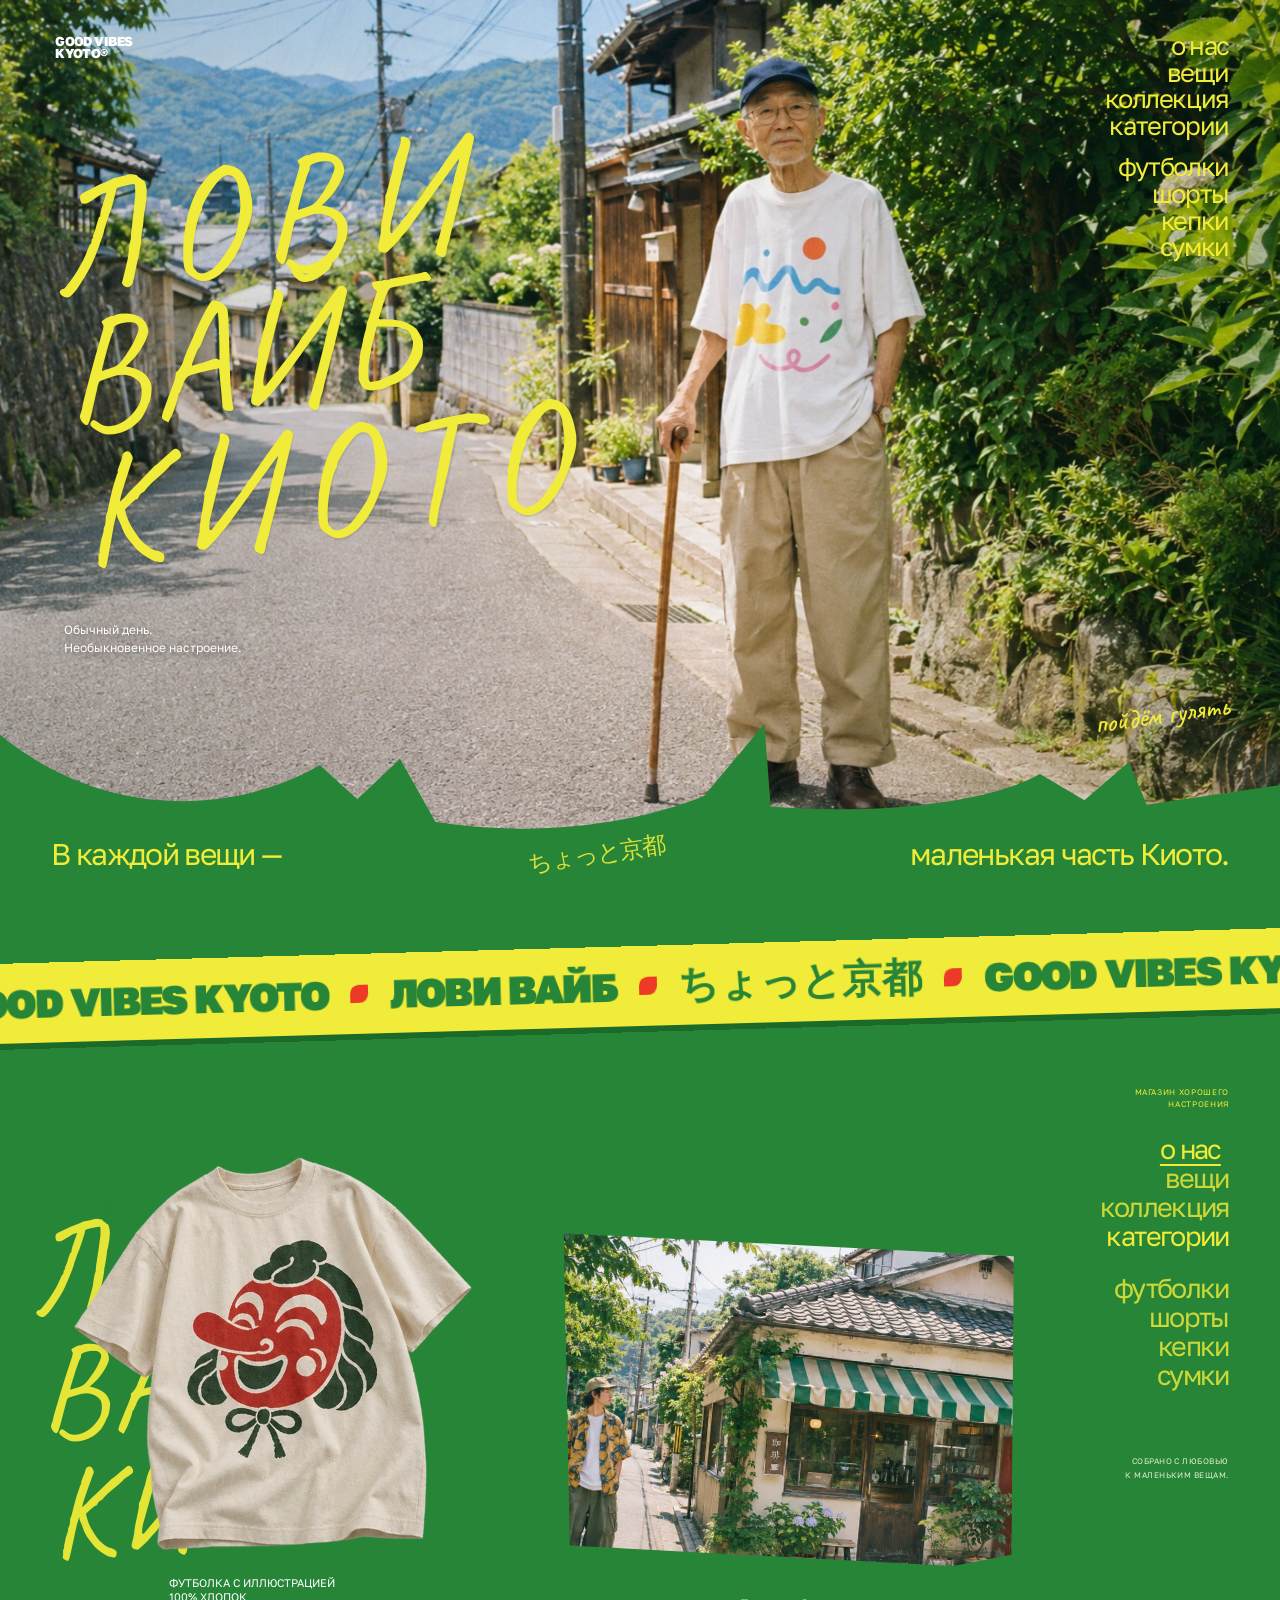
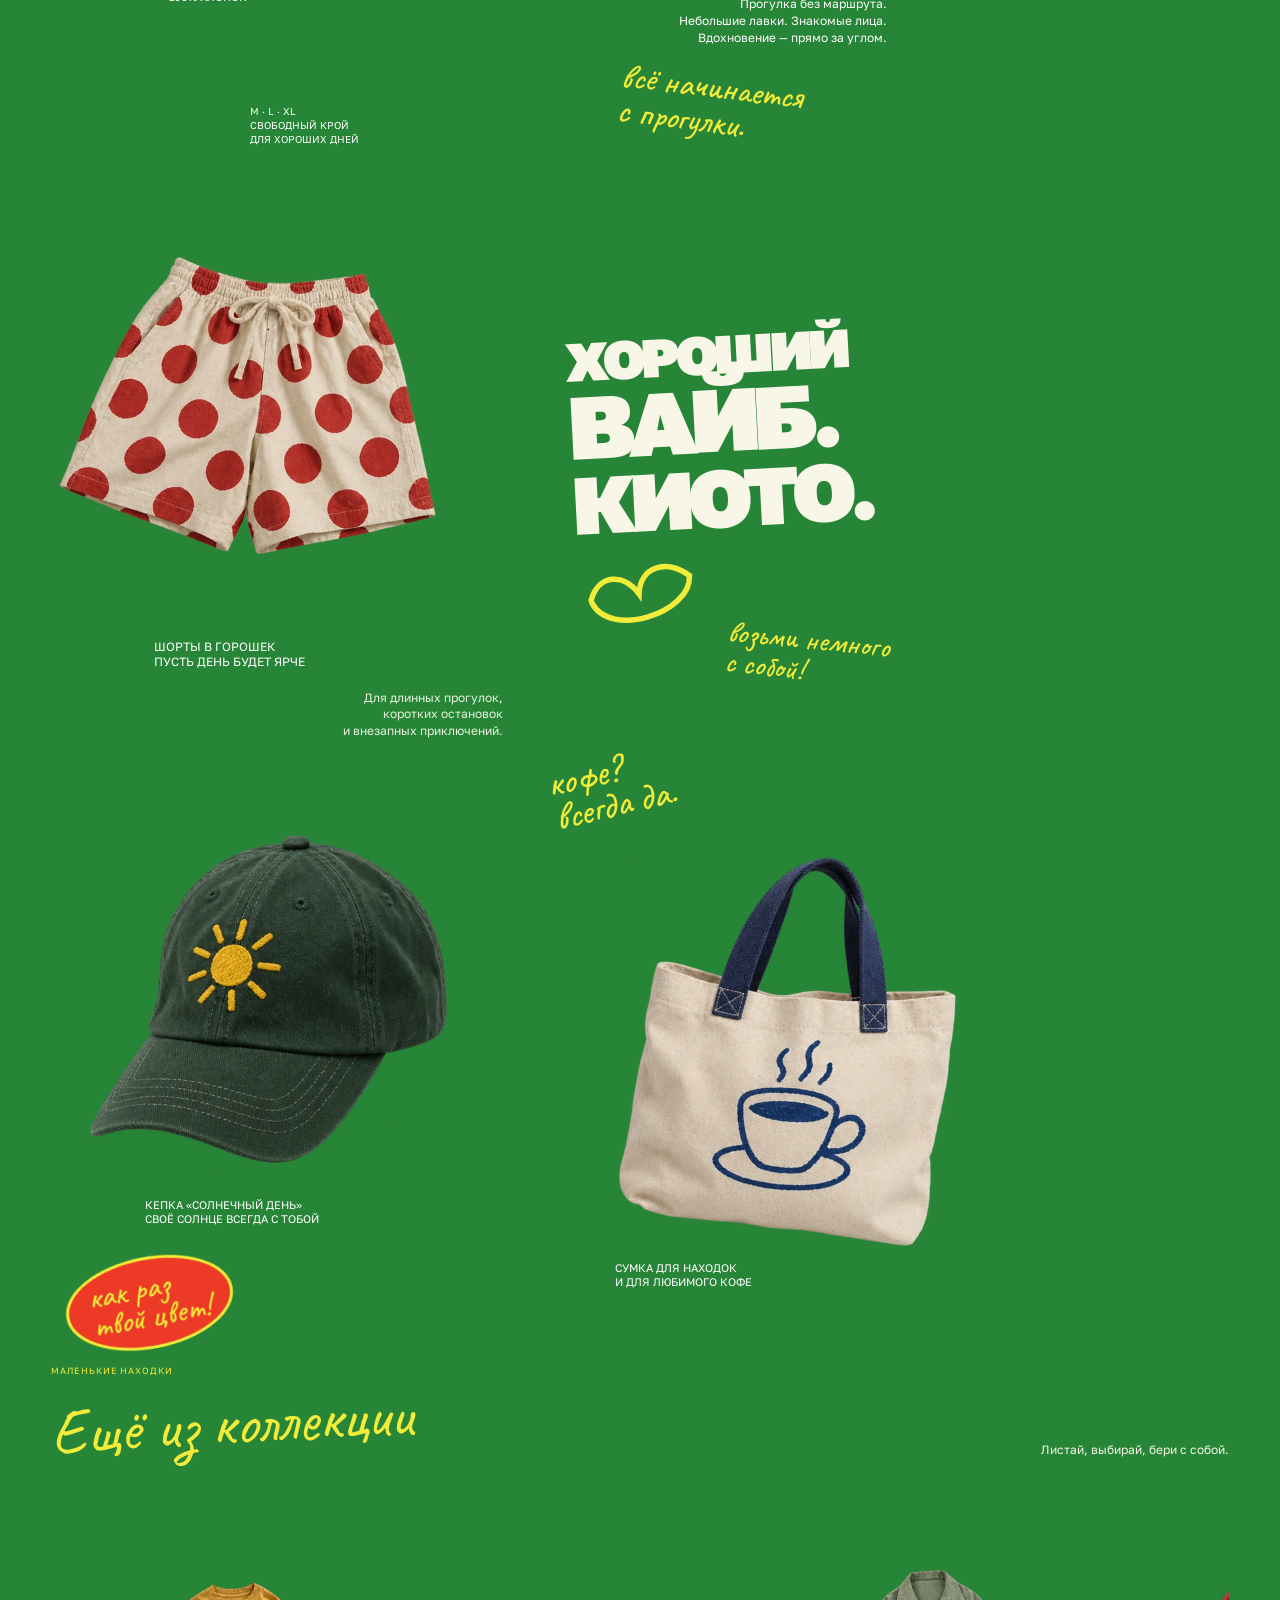
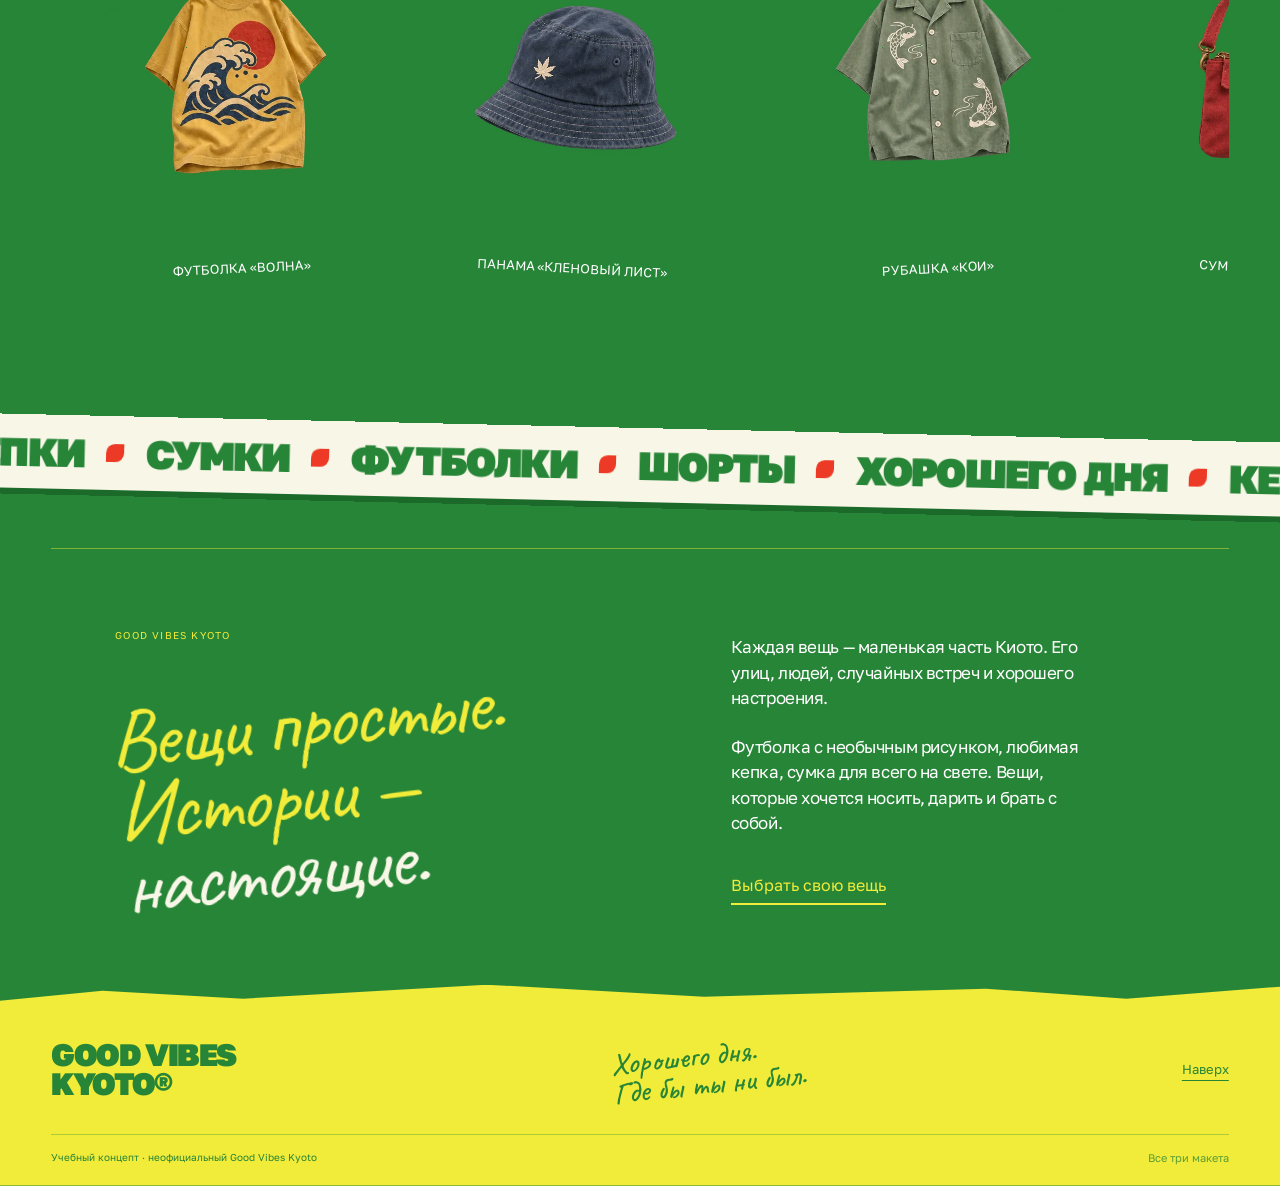
==== commit 7105869c: "landings: connect new photos and expand Sense and Kyoto galleries" ====
--- a/three-landings/kyoto.html
+++ b/three-landings/kyoto.html
@@ -9,5 +9,17 @@
 <section class="k-cap-block reveal" id="cap"><button class="k-item k-cap" data-speed="0.06" data-dialog data-title="Кепка «Солнечный день»" data-q="q3" data-image="assets/kyoto-products.webp" data-copy="Тёмно-зелёная хлопковая кепка с маленьким жёлтым солнцем. Для прогулок по знакомым и незнакомым улицам."><span class="k-item-photo sheet-photo q3"></span><span class="k-item-caption"><span>Кепка «Солнечный день»<br>Своё солнце всегда с тобой</span></span></button><span class="k-red-tag hand" data-speed="0.1">как раз<br>твой цвет!</span></section>
 <section class="k-bag-block reveal" id="bag"><button class="k-item k-bag" data-speed="0.05" data-dialog data-title="Сумка «Ещё по чашечке»" data-q="q4" data-image="assets/kyoto-products.webp" data-copy="Холщовая сумка для повседневных находок. Книга, пара открыток и любимый кофе — у каждого своя маленькая часть Киото."><span class="k-item-photo sheet-photo q4"></span><span class="k-item-caption"><span>Сумка для находок<br>И для любимого кофе</span></span></button><span class="hand k-coffee-note">кофе?<br>всегда да.</span></section>
 </div><aside class="k-side-nav"><span class="k-side-label">МАГАЗИН ХОРОШЕГО НАСТРОЕНИЯ</span><nav aria-label="Категории коллекции"><a href="#about">о нас</a><a href="#items">вещи</a><a href="#collection-note">коллекция</a><span>категории</span><div><a href="#shirt">футболки</a><a href="#shorts">шорты</a><a href="#cap">кепки</a><a href="#bag">сумки</a></div></nav><p class="k-tiny">СОБРАНО С ЛЮБОВЬЮ<br>К МАЛЕНЬКИМ ВЕЩАМ.</p></aside></div>
+<section class="k-more" id="more" aria-labelledby="more-title"><div class="k-more-head reveal"><div><span class="eyebrow">Маленькие находки</span><h2 class="hand" id="more-title">Ещё из коллекции</h2></div><p>Листай, выбирай, бери с собой.</p></div><div class="k-more-track" tabindex="0" role="region" aria-label="Ещё из коллекции: товары и открытки; прокручивается по горизонтали">
+<button id="shirt-2" class="k-item k-more-item" data-dialog data-title="Футболка «Волна»" data-copy="Жёлтый хлопок, синяя волна и красное солнце. Для прогулок без спешки." data-q="q1" data-image="assets/kyoto-products-2.webp"><span class="k-item-photo sheet-photo q1 v2"></span><span class="k-item-caption"><span>Футболка «Волна»</span></span></button>
+<button id="cap-2" class="k-item k-more-item" data-dialog data-title="Панама «Кленовый лист»" data-copy="Мягкая тёмно-синяя панама с маленьким вышитым листом. Тень для хорошего дня." data-q="q2" data-image="assets/kyoto-products-2.webp"><span class="k-item-photo sheet-photo q2 v2"></span><span class="k-item-caption"><span>Панама «Кленовый лист»</span></span></button>
+<button id="overshirt-2" class="k-item k-more-item" data-dialog data-title="Рубашка «Кои»" data-copy="Шалфейная рубашка свободного кроя с белыми карпами кои. Лёгкий хлопок для тёплого вечера." data-q="q3" data-image="assets/kyoto-products-2.webp"><span class="k-item-photo sheet-photo q3 v2"></span><span class="k-item-caption"><span>Рубашка «Кои»</span></span></button>
+<button id="bag-2" class="k-item k-more-item" data-dialog data-title="Сумочка «Дарума»" data-copy="Красная холщовая сумочка с жёлтой дарумой. Для маленьких находок и больших планов." data-q="q4" data-image="assets/kyoto-products-2.webp"><span class="k-item-photo sheet-photo q4 v2"></span><span class="k-item-caption"><span>Сумочка «Дарума»</span></span></button>
+<figure class="k-more-postcard"><img src="assets/kyoto-lane.webp" alt="Две пожилые японки смеются у овощной лавки в солнечном переулке Киото" width="1200" height="800" loading="lazy"><figcaption class="hand">знакомые лица,<br>новые истории</figcaption></figure>
+<button id="shirt-3" class="k-item k-more-item" data-dialog data-title="Футболка «Сакура»" data-copy="Белая хлопковая футболка с рисованной веткой сакуры. Немного весны с собой." data-q="q1" data-image="assets/kyoto-products-3.webp"><span class="k-item-photo sheet-photo q1 v3"></span><span class="k-item-caption"><span>Футболка «Сакура»</span></span></button>
+<button id="cap-3" class="k-item k-more-item" data-dialog data-title="Кепка «Хурма»" data-copy="Кепка цвета хаки с маленькой вышитой хурмой. Простой силуэт и тёплая деталь." data-q="q2" data-image="assets/kyoto-products-3.webp"><span class="k-item-photo sheet-photo q2 v3"></span><span class="k-item-caption"><span>Кепка «Хурма»</span></span></button>
+<button id="bag-3" class="k-item k-more-item" data-dialog data-title="Сумка «Бамбук»" data-copy="Натуральный холст, красные ручки и зелёный бамбук. Для книг, покупок и любимого маршрута." data-q="q3" data-image="assets/kyoto-products-3.webp"><span class="k-item-photo sheet-photo q3 v3"></span><span class="k-item-caption"><span>Сумка «Бамбук»</span></span></button>
+<button id="shorts-3" class="k-item k-more-item" data-dialog data-title="Шорты «Зелёная полоса»" data-copy="Свободные зелёно-кремовые шорты на шнурке. Для длинных летних прогулок." data-q="q4" data-image="assets/kyoto-products-3.webp"><span class="k-item-photo sheet-photo q4 v3"></span><span class="k-item-caption"><span>Шорты «Зелёная полоса»</span></span></button>
+<figure class="k-more-postcard"><img src="assets/kyoto-bike.webp" alt="Девушка на чёрном велосипеде с холщовой сумкой в корзине едет вдоль реки в Киото" width="1200" height="800" loading="lazy"><figcaption class="hand">ещё один поворот —<br>и ты уже дома</figcaption></figure>
+</div></section>
 <div class="k-marquee rev" aria-hidden="true"><div class="k-marquee-track"><span>КЕПКИ<i></i>СУМКИ<i></i>ФУТБОЛКИ<i></i>ШОРТЫ<i></i>ХОРОШЕГО ДНЯ<i></i></span><span>КЕПКИ<i></i>СУМКИ<i></i>ФУТБОЛКИ<i></i>ШОРТЫ<i></i>ХОРОШЕГО ДНЯ<i></i></span><span>КЕПКИ<i></i>СУМКИ<i></i>ФУТБОЛКИ<i></i>ШОРТЫ<i></i>ХОРОШЕГО ДНЯ<i></i></span><span>КЕПКИ<i></i>СУМКИ<i></i>ФУТБОЛКИ<i></i>ШОРТЫ<i></i>ХОРОШЕГО ДНЯ<i></i></span></div></div><section class="k-about" id="about"><div class="k-about-title reveal"><span class="eyebrow">GOOD VIBES KYOTO</span><h2 class="hand">Вещи простые.<br>Истории —<br><span>настоящие.</span></h2></div><div class="k-about-copy reveal"><p>Каждая вещь — маленькая часть Киото. Его улиц, людей, случайных встреч и хорошего настроения.</p><p>Футболка с необычным рисунком, любимая кепка, сумка для всего на свете. Вещи, которые хочется носить, дарить и брать с собой.</p><a href="#items">Выбрать свою вещь </a></div></section>
-</main><footer class="k-footer"><div class="k-footer-top"><a href="#top" class="k-footer-logo">GOOD VIBES<br>KYOTO®</a><span class="hand">Хорошего дня.<br>Где бы ты ни был.</span><a href="#top" class="k-up" aria-label="Наверх">Наверх</a></div><div class="site-footline"><span class="demo-note">Учебный концепт · неофициальный Good Vibes Kyoto</span><a class="back-home" href="index.html">Все три макета </a></div></footer></div><dialog aria-labelledby="kyoto-product-title"><button class="close" aria-label="Закрыть">×</button><div class="modal-product"></div><h2 id="kyoto-product-title"></h2><p class="dialog-copy"></p><div class="size-list" aria-label="Размер"><button aria-pressed="false">M</button><button aria-pressed="true">L</button><button aria-pressed="false">XL</button></div><button class="line-arrow dark dialog-action">Мне нравится </button><p class="demo-note">Демонстрация коллекции. Заказ не оформляется.</p></dialog></body></html>+</main></div><footer class="k-footer"><div class="k-footer-top"><a href="#top" class="k-footer-logo">GOOD VIBES<br>KYOTO®</a><span class="hand">Хорошего дня.<br>Где бы ты ни был.</span><a href="#top" class="k-up" aria-label="Наверх">Наверх</a></div><div class="site-footline"><span class="demo-note">Учебный концепт · неофициальный Good Vibes Kyoto</span><a class="back-home" href="index.html">Все три макета </a></div></footer><dialog aria-labelledby="kyoto-product-title"><button class="close" aria-label="Закрыть">×</button><div class="modal-product"></div><h2 id="kyoto-product-title"></h2><p class="dialog-copy"></p><div class="size-list" aria-label="Размер"><button aria-pressed="false">M</button><button aria-pressed="true">L</button><button aria-pressed="false">XL</button></div><button class="line-arrow dark dialog-action">Мне нравится </button><p class="demo-note">Демонстрация коллекции. Заказ не оформляется.</p></dialog></body></html>
--- a/three-landings/assets/base.css
+++ b/three-landings/assets/base.css
@@ -6,3 +6,18 @@
 
 /* Text-only controls: no repeated arrow pictograms. */
 .line-arrow{justify-content:center;gap:0}
+
+/* Модалка: полупрозрачные стрелки листания карточек (создаются в common.js, лежат в fixed, поэтому не обрезаются dialog) */
+.dlg-nav{position:fixed;top:50%;translate:0 -50%;z-index:3;width:58px;height:58px;padding:0 0 5px;border-radius:50%;display:grid;place-items:center;font:300 36px/1 Arial,sans-serif;color:#fff;background:#ffffff2e;border:1px solid #ffffff6e;backdrop-filter:blur(6px);-webkit-backdrop-filter:blur(6px);opacity:.72;transition:opacity .25s,background .25s,color .25s,transform .35s var(--ease)}
+.dlg-nav:hover,.dlg-nav:focus-visible{opacity:1;background:#ffffff66}
+.dlg-nav.prev{left:max(14px,calc(50vw - var(--dlg-half,280px) - 78px))}.dlg-nav.next{right:max(14px,calc(50vw - var(--dlg-half,280px) - 78px))}
+.dlg-nav.prev:hover{transform:translateX(-5px)}.dlg-nav.next:hover{transform:translateX(5px)}
+.dlg-nav:active{background:#ffffff8c}
+.dlg-count{position:absolute;top:34px;left:34px;font-size:11px;letter-spacing:.16em;font-variant-numeric:tabular-nums;opacity:.6}
+.dlg-body.swap-next{animation:dlg-next .5s var(--ease)}.dlg-body.swap-prev{animation:dlg-prev .5s var(--ease)}
+@keyframes dlg-next{from{opacity:0;transform:translateX(46px)}}@keyframes dlg-prev{from{opacity:0;transform:translateX(-46px)}}
+@keyframes dlg-in{from{opacity:0;transform:translateY(34px) scale(.95)}}
+dialog[open] .dlg-body{animation:dlg-in .55s var(--ease)}dialog[open] .dlg-body.swap-next{animation:dlg-next .5s var(--ease)}dialog[open] .dlg-body.swap-prev{animation:dlg-prev .5s var(--ease)}
+@media(max-width:760px){.dlg-nav{width:44px;height:44px;font-size:28px}.dlg-nav.prev{left:3px}.dlg-nav.next{right:3px}.dlg-count{top:26px;left:24px}}
+
+dialog{overflow-x:hidden}
--- a/three-landings/assets/kyoto.css
+++ b/three-landings/assets/kyoto.css
@@ -11,3 +11,46 @@
 
 .k-up{font-family:inherit;font-size:13px;text-decoration:underline;text-underline-offset:6px}.k-about-copy>a{gap:0}.k-item-caption{justify-content:flex-start}.k-item-caption>span{font:inherit;line-height:inherit}
 @media(max-width:760px){.k-up{font-size:11px}}
+
+/* ===== Модалка Kyoto: красное солнце, жёлтые кружки размеров, зелёная кнопка ===== */
+.kyoto dialog{width:min(520px,calc(100vw - 32px));padding:0;border-radius:6px;background:#f6f2df;border:3px solid #1c1d1b;box-shadow:10px 10px 0 #278537}
+.kyoto dialog:after{content:"ちょっと京都";position:absolute;right:16px;top:74px;writing-mode:vertical-rl;font-size:13px;font-weight:700;letter-spacing:.3em;color:#ed3a26;pointer-events:none}
+.kyoto dialog .dlg-body{position:relative;isolation:isolate;padding:34px 34px 26px;text-align:center}
+.kyoto dialog .dlg-body:before{content:"";position:absolute;z-index:-1;left:50%;top:48px;width:262px;height:262px;margin-left:-131px;border-radius:50%;background:#ed3a26;box-shadow:0 0 0 9px #f6f2df,0 0 0 12px #ed3a26}
+.kyoto dialog .close{position:absolute;top:14px;right:14px;margin:0;width:36px;height:36px;border:2px solid #1c1d1b;background:#f1eb39;transition:transform .35s var(--ease)}
+.kyoto dialog .close:hover{transform:rotate(90deg)}
+.kyoto .dlg-count{top:20px;left:22px;font-weight:700;color:#278537;opacity:1}
+.kyoto dialog .modal-product{position:relative;z-index:1;width:262px;height:262px;max-width:none;margin:14px auto 0;background-color:transparent;border-radius:0;filter:drop-shadow(0 10px 6px #0003)}
+.kyoto dialog h2{font:500 clamp(36px,6.4vw,48px)/1 'Caveat',cursive;letter-spacing:0;margin:30px 0 4px}
+.kyoto dialog .dialog-copy{margin:8px auto;max-width:400px;font-size:14px;line-height:1.65}
+.kyoto .size-list{justify-content:center;gap:10px;margin-top:18px}
+.kyoto .size-list button{width:48px;height:48px;padding:0;border-radius:50%;border:2px solid #1c1d1b;background:transparent;font-weight:600;transition:transform .3s var(--ease),background .25s}
+.kyoto .size-list button:hover{transform:translateY(-3px) rotate(-6deg)}
+.kyoto .size-list button[aria-pressed=true]{background:#f1eb39;box-shadow:3px 3px 0 #1c1d1b}
+.kyoto dialog .dialog-action{background:#278537;color:#fff;border-radius:40px;padding:17px 26px;font-weight:600}
+.kyoto .dlg-nav:hover,.kyoto .dlg-nav:focus-visible{background:#f1eb39;color:#1c1d1b;border-color:#f1eb39}
+@media(max-width:760px){.kyoto dialog .dlg-body{padding:30px 22px 22px}.kyoto dialog:after{display:none}.kyoto dialog .dlg-body:before,.kyoto dialog .modal-product{width:220px;height:220px;margin-left:-110px}.kyoto dialog .modal-product{margin-left:auto}}
+
+.kyoto{--dlg-half:260px}
+
+/* Ещё из коллекции: товары и уличные открытки в одной ленте. */
+.k-item-photo.v2{background-image:url('kyoto-products-2.webp')}
+.k-item-photo.v3{background-image:url('kyoto-products-3.webp')}
+.k-more{padding:45px 4% 65px}
+.k-more-head{display:flex;align-items:flex-end;justify-content:space-between;flex-wrap:wrap;gap:18px;margin-bottom:20px}
+.k-more-head .eyebrow{font-size:9px}
+.k-more-head h2{font-size:clamp(44px,5vw,76px);font-weight:400;line-height:1.05;margin-top:12px;transform:rotate(-3deg)}
+.k-more-head p{font-size:12px;color:#f7f6e7;max-width:230px}
+.k-more-track{display:flex;align-items:center;gap:28px;overflow-x:auto;overscroll-behavior-x:contain;scroll-snap-type:x proximity;padding:38px 22px 40px;scroll-padding-inline:22px;scrollbar-width:auto;scrollbar-color:var(--yellow) #1d6c2b;-webkit-overflow-scrolling:touch}
+.k-more-track::-webkit-scrollbar{height:12px}.k-more-track::-webkit-scrollbar-track{background:#1d6c2b;border-radius:20px}.k-more-track::-webkit-scrollbar-thumb{background:var(--yellow);border:2px solid #1d6c2b;border-radius:20px}
+.k-more-item{flex:0 0 clamp(260px,25vw,350px);min-width:0;scroll-snap-align:start;transform:rotate(-3deg)}
+.k-more-item:nth-of-type(even){transform:rotate(3deg)}
+.k-more-item .k-item-photo{aspect-ratio:1}
+.k-more-item .k-item-caption{min-height:50px;padding:16px 16px 8px;font-size:13px;line-height:1.4;justify-content:center;text-align:center}
+.k-more-postcard{flex:0 0 clamp(300px,30vw,420px);margin:0;padding:10px 10px 20px;background:#f7f6e7;color:#278537;transform:rotate(4deg);scroll-snap-align:start;box-shadow:4px 7px 0 #164d2566}
+.k-more-postcard:last-child{transform:rotate(-4deg)}
+.k-more-postcard img{width:100%;height:auto;aspect-ratio:3/2;object-fit:cover}
+.k-more-postcard figcaption{text-align:center;font-size:30px;line-height:1;margin-top:17px}
+.k-footer-top,.k-footer .site-footline{max-width:1564px;margin-inline:auto}
+@media(max-width:760px){.k-more{padding:25px 6% 45px}.k-more-head h2{font-size:48px}.k-more-head p{font-size:11px}.k-more-track{gap:18px;padding:28px 12px 30px;scroll-padding-inline:12px;scrollbar-width:thin}.k-more-track::-webkit-scrollbar{height:5px}.k-more-item{flex-basis:78%}.k-more-postcard{flex-basis:84%}.k-more-postcard figcaption{font-size:26px}.k-more-item .k-item-caption{font-size:12px}}
+@media print{.k-more-track{overflow:visible;display:grid;grid-template-columns:repeat(3,minmax(0,1fr));gap:20px;padding:24px 12px}.k-more-item,.k-more-item:nth-of-type(even),.k-more-postcard,.k-more-postcard:last-child{transform:none;min-width:0;width:100%;break-inside:avoid}.k-more-postcard figcaption{font-size:24px}}
